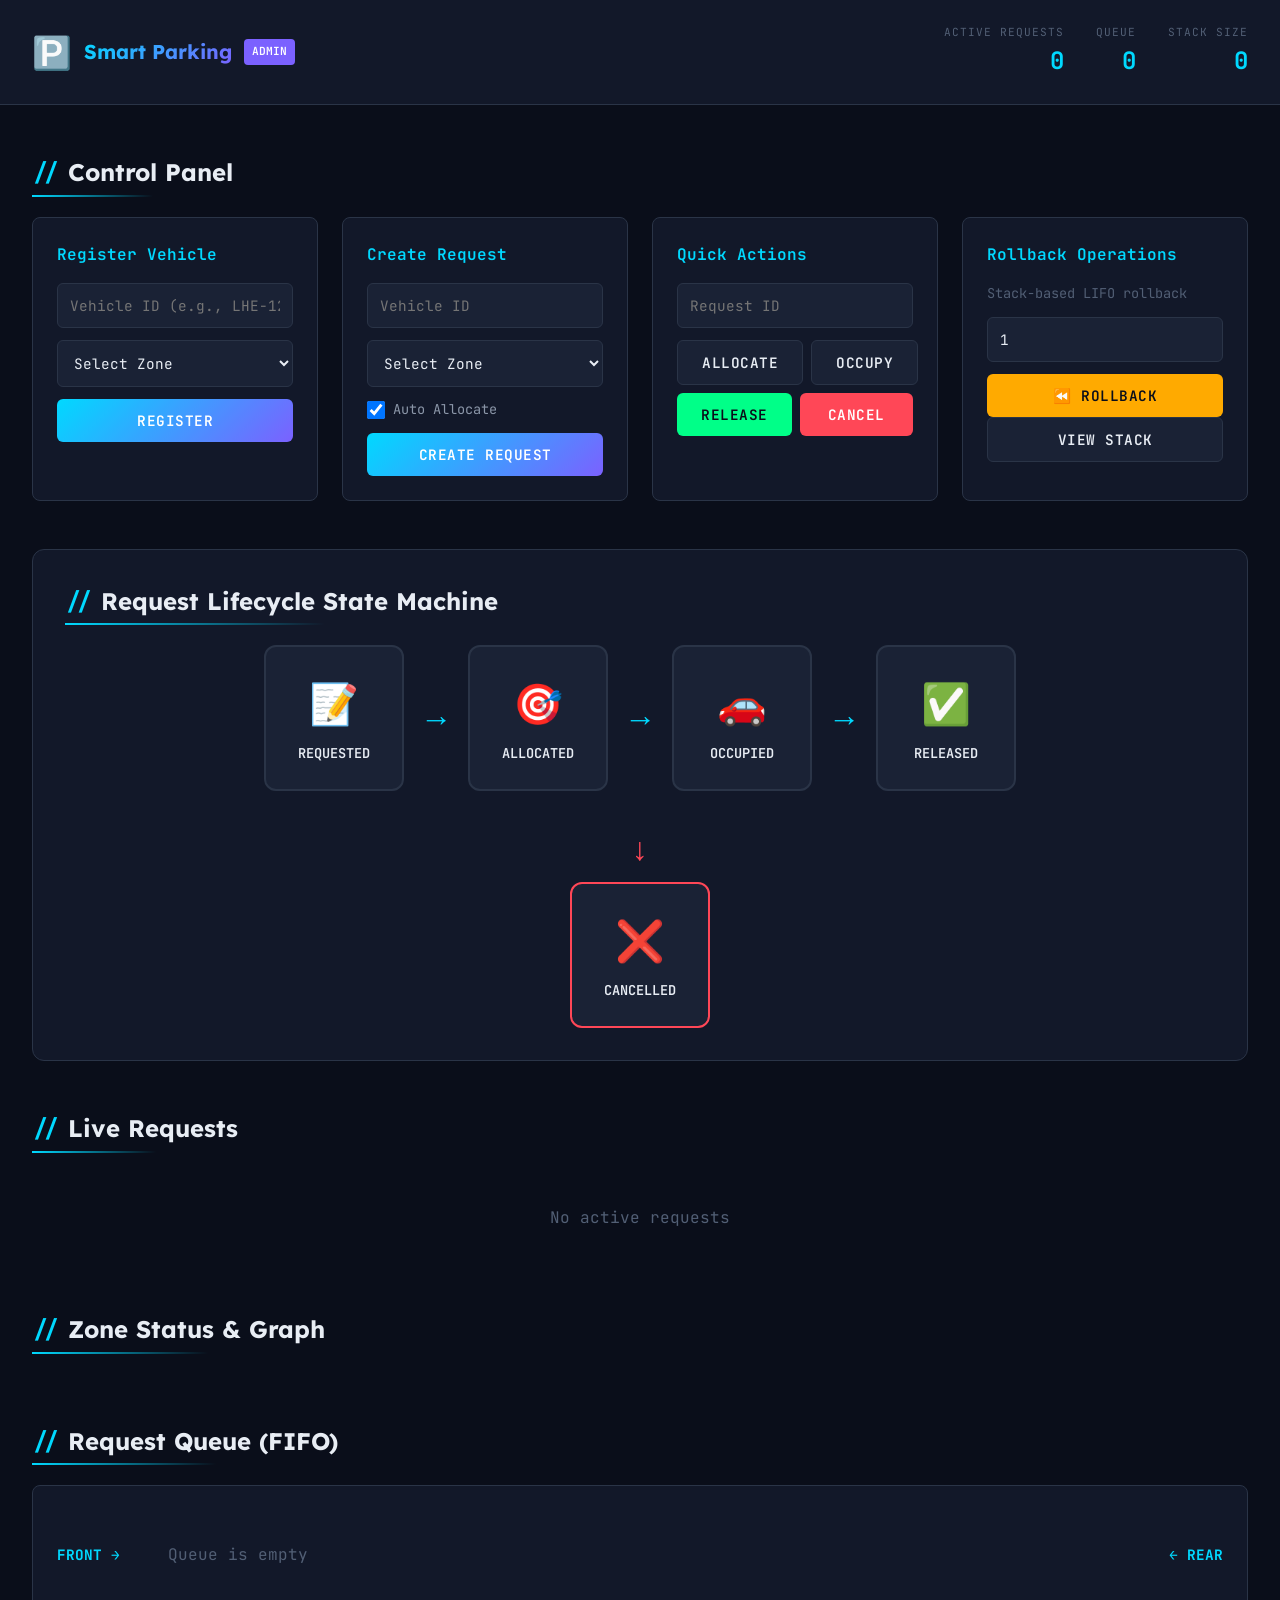
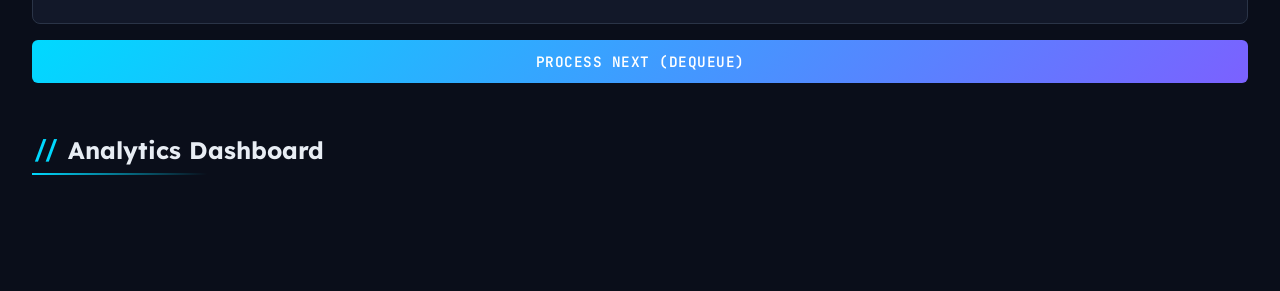
==== frontend/index.html @ 26d38fb8 "bug issue" ====
<!DOCTYPE html>
<html lang="en">
<head>
    <meta charset="UTF-8">
    <meta name="viewport" content="width=device-width, initial-scale=1.0">
    <title>Smart Parking System - Admin Dashboard</title>
    <link rel="preconnect" href="https://fonts.googleapis.com">
    <link rel="preconnect" href="https://fonts.gstatic.com" crossorigin>
    <link href="https://fonts.googleapis.com/css2?family=JetBrains+Mono:wght@400;600;700&family=Lexend:wght@300;400;600;700&display=swap" rel="stylesheet">
    <link rel="stylesheet" href="css/style.css">
</head>
<body>
    <!-- Header -->
    <header class="header">
        <div class="container">
            <div class="header-content">
                <div class="logo">
                    <span class="logo-icon">🅿️</span>
                    <span class="logo-text">Smart Parking</span>
                    <span class="badge">ADMIN</span>
                </div>
                <div class="header-stats">
                    <div class="stat-item">
                        <span class="stat-label">Active Requests</span>
                        <span class="stat-value" id="activeRequests">0</span>
                    </div>
                    <div class="stat-item">
                        <span class="stat-label">Queue</span>
                        <span class="stat-value" id="queueSize">0</span>
                    </div>
                    <div class="stat-item">
                        <span class="stat-label">Stack Size</span>
                        <span class="stat-value" id="stackSize">0</span>
                    </div>
                </div>
            </div>
        </div>
    </header>

    <!-- Main Container -->
    <main class="main-container">
        <div class="container">
            
            <!-- Control Panel -->
            <section class="control-panel">
                <h2 class="section-title">Control Panel</h2>
                <div class="control-grid">
                    <!-- Register Vehicle -->
                    <div class="control-card">
                        <h3>Register Vehicle</h3>
                        <input type="text" id="vehicleId" placeholder="Vehicle ID (e.g., LHE-1234)" class="input-field">
                        <select id="preferredZone" class="input-field">
                            <option value="">Select Zone</option>
                            <option value="ZONE_A">Downtown</option>
                            <option value="ZONE_B">Uptown</option>
                            <option value="ZONE_C">Suburbs</option>
                            <option value="ZONE_D">Industrial</option>
                        </select>
                        <button onclick="registerVehicle()" class="btn-primary">Register</button>
                    </div>

                    <!-- Create Request -->
                    <div class="control-card">
                        <h3>Create Request</h3>
                        <input type="text" id="requestVehicleId" placeholder="Vehicle ID" class="input-field">
                        <select id="requestZone" class="input-field">
                            <option value="">Select Zone</option>
                            <option value="ZONE_A">Downtown</option>
                            <option value="ZONE_B">Uptown</option>
                            <option value="ZONE_C">Suburbs</option>
                            <option value="ZONE_D">Industrial</option>
                        </select>
                        <div class="checkbox-group">
                            <input type="checkbox" id="autoAllocate" checked>
                            <label for="autoAllocate">Auto Allocate</label>
                        </div>
                        <button onclick="createRequest()" class="btn-primary">Create Request</button>
                    </div>

                    <!-- Quick Actions -->
                    <div class="control-card">
                        <h3>Quick Actions</h3>
                        <input type="text" id="actionRequestId" placeholder="Request ID" class="input-field">
                        <div class="button-group">
                            <button onclick="allocateParking()" class="btn-secondary">Allocate</button>
                            <button onclick="occupyParking()" class="btn-secondary">Occupy</button>
                        </div>
                        <div class="button-group">
                            <button onclick="releaseParking()" class="btn-success">Release</button>
                            <button onclick="cancelRequest()" class="btn-danger">Cancel</button>
                        </div>
                    </div>

                    <!-- Rollback Control -->
                    <div class="control-card">
                        <h3>Rollback Operations</h3>
                        <p class="info-text">Stack-based LIFO rollback</p>
                        <input type="number" id="rollbackK" placeholder="Number of operations" value="1" min="1" class="input-field">
                        <button onclick="performRollback()" class="btn-warning">⏪ Rollback</button>
                        <button onclick="viewStack()" class="btn-secondary">View Stack</button>
                    </div>
                </div>
            </section>

            <!-- State Machine Visualizer -->
            <section class="state-machine-section">
                <h2 class="section-title">Request Lifecycle State Machine</h2>
                <div class="state-machine">
                    <div class="state-node" data-state="REQUESTED">
                        <div class="state-icon">📝</div>
                        <div class="state-name">REQUESTED</div>
                    </div>
                    <div class="state-arrow">→</div>
                    <div class="state-node" data-state="ALLOCATED">
                        <div class="state-icon">🎯</div>
                        <div class="state-name">ALLOCATED</div>
                    </div>
                    <div class="state-arrow">→</div>
                    <div class="state-node" data-state="OCCUPIED">
                        <div class="state-icon">🚗</div>
                        <div class="state-name">OCCUPIED</div>
                    </div>
                    <div class="state-arrow">→</div>
                    <div class="state-node" data-state="RELEASED">
                        <div class="state-icon">✅</div>
                        <div class="state-name">RELEASED</div>
                    </div>
                </div>
                <div class="state-cancel-path">
                    <div class="state-arrow-down">↓</div>
                    <div class="state-node cancelled" data-state="CANCELLED">
                        <div class="state-icon">❌</div>
                        <div class="state-name">CANCELLED</div>
                    </div>
                </div>
            </section>

            <!-- Live Requests -->
            <section class="live-requests-section">
                <h2 class="section-title">Live Requests</h2>
                <div class="requests-container" id="liveRequests">
                    <div class="empty-state">No active requests</div>
                </div>
            </section>

            <!-- Zone Status -->
            <section class="zones-section">
                <h2 class="section-title">Zone Status & Graph</h2>
                <div class="zones-grid" id="zonesGrid">
                    <!-- Populated by JS -->
                </div>
            </section>

            <!-- Queue Visualizer -->
            <section class="queue-section">
                <h2 class="section-title">Request Queue (FIFO)</h2>
                <div class="queue-container">
                    <div class="queue-label">FRONT →</div>
                    <div class="queue-items" id="queueItems">
                        <div class="empty-state">Queue is empty</div>
                    </div>
                    <div class="queue-label">← REAR</div>
                </div>
                <button onclick="processQueue()" class="btn-primary">Process Next (Dequeue)</button>
            </section>

            <!-- Analytics Dashboard -->
            <section class="analytics-section">
                <h2 class="section-title">Analytics Dashboard</h2>
                <div class="analytics-grid" id="analyticsGrid">
                    <!-- Populated by JS -->
                </div>
            </section>

        </div>
    </main>

    <!-- Notification Toast -->
    <div id="notification" class="notification"></div>

    <!-- Modal for Stack View -->
    <div id="stackModal" class="modal">
        <div class="modal-content">
            <div class="modal-header">
                <h3>Rollback Stack (LIFO)</h3>
                <button onclick="closeModal()" class="close-btn">×</button>
            </div>
            <div class="modal-body" id="stackContent">
                <!-- Populated by JS -->
            </div>
        </div>
    </div>

    <script src="js/script.js"></script>
</body>
</html>
---- frontend/css/style.css ----
/* Smart Parking System - Technical Admin Dashboard */
/* Design: Technical/Data-driven with monospace accents */

* {
    margin: 0;
    padding: 0;
    box-sizing: border-box;
}

:root {
    /* Technical color palette */
    --bg-primary: #0a0e1a;
    --bg-secondary: #121829;
    --bg-tertiary: #1a2235;
    --accent-primary: #00d9ff;
    --accent-secondary: #7b61ff;
    --accent-success: #00ff88;
    --accent-warning: #ffaa00;
    --accent-danger: #ff4757;
    --text-primary: #e8edf4;
    --text-secondary: #8b96a8;
    --text-muted: #525f75;
    --border-color: #2a3447;
    --shadow-glow: rgba(0, 217, 255, 0.15);
    
    /* Fonts */
    --font-display: 'Lexend', sans-serif;
    --font-mono: 'JetBrains Mono', monospace;
}

body {
    font-family: var(--font-display);
    background: var(--bg-primary);
    color: var(--text-primary);
    line-height: 1.6;
    overflow-x: hidden;
}

.container {
    max-width: 1400px;
    margin: 0 auto;
    padding: 0 2rem;
}

/* Header */
.header {
    background: var(--bg-secondary);
    border-bottom: 1px solid var(--border-color);
    padding: 1.5rem 0;
    position: sticky;
    top: 0;
    z-index: 1000;
    backdrop-filter: blur(10px);
}

.header-content {
    display: flex;
    justify-content: space-between;
    align-items: center;
}

.logo {
    display: flex;
    align-items: center;
    gap: 0.75rem;
    font-weight: 700;
    font-size: 1.25rem;
}

.logo-icon {
    font-size: 2rem;
}

.logo-text {
    background: linear-gradient(135deg, var(--accent-primary), var(--accent-secondary));
    -webkit-background-clip: text;
    -webkit-text-fill-color: transparent;
    background-clip: text;
}

.badge {
    font-family: var(--font-mono);
    font-size: 0.7rem;
    background: var(--accent-secondary);
    color: white;
    padding: 0.25rem 0.5rem;
    border-radius: 4px;
    font-weight: 600;
}

.header-stats {
    display: flex;
    gap: 2rem;
}

.stat-item {
    display: flex;
    flex-direction: column;
    align-items: flex-end;
}

.stat-label {
    font-family: var(--font-mono);
    font-size: 0.7rem;
    color: var(--text-muted);
    text-transform: uppercase;
    letter-spacing: 1px;
}

.stat-value {
    font-family: var(--font-mono);
    font-size: 1.5rem;
    font-weight: 700;
    color: var(--accent-primary);
}

/* Main Container */
.main-container {
    padding: 3rem 0;
}

.section-title {
    font-size: 1.5rem;
    font-weight: 700;
    margin-bottom: 1.5rem;
    position: relative;
    display: inline-block;
}

.section-title::before {
    content: '//';
    font-family: var(--font-mono);
    color: var(--accent-primary);
    margin-right: 0.5rem;
}

.section-title::after {
    content: '';
    position: absolute;
    bottom: -4px;
    left: 0;
    width: 60%;
    height: 2px;
    background: linear-gradient(90deg, var(--accent-primary), transparent);
}

/* Control Panel */
.control-panel {
    margin-bottom: 3rem;
}

.control-grid {
    display: grid;
    grid-template-columns: repeat(auto-fit, minmax(280px, 1fr));
    gap: 1.5rem;
}

.control-card {
    background: var(--bg-secondary);
    border: 1px solid var(--border-color);
    border-radius: 8px;
    padding: 1.5rem;
    transition: all 0.3s ease;
}

.control-card:hover {
    border-color: var(--accent-primary);
    box-shadow: 0 0 20px var(--shadow-glow);
    transform: translateY(-2px);
}

.control-card h3 {
    font-size: 1rem;
    font-weight: 600;
    margin-bottom: 1rem;
    color: var(--accent-primary);
    font-family: var(--font-mono);
}

.info-text {
    font-size: 0.85rem;
    color: var(--text-muted);
    margin-bottom: 0.75rem;
    font-family: var(--font-mono);
}

/* Form Elements */
.input-field {
    width: 100%;
    padding: 0.75rem;
    background: var(--bg-tertiary);
    border: 1px solid var(--border-color);
    border-radius: 6px;
    color: var(--text-primary);
    font-family: var(--font-mono);
    font-size: 0.9rem;
    margin-bottom: 0.75rem;
    transition: all 0.2s ease;
}

.input-field:focus {
    outline: none;
    border-color: var(--accent-primary);
    box-shadow: 0 0 10px var(--shadow-glow);
}

.checkbox-group {
    display: flex;
    align-items: center;
    gap: 0.5rem;
    margin-bottom: 0.75rem;
}

.checkbox-group input[type="checkbox"] {
    width: 18px;
    height: 18px;
    cursor: pointer;
}

.checkbox-group label {
    font-family: var(--font-mono);
    font-size: 0.85rem;
    color: var(--text-secondary);
}

/* Buttons */
.btn-primary, .btn-secondary, .btn-success, .btn-danger, .btn-warning {
    width: 100%;
    padding: 0.75rem 1.5rem;
    border: none;
    border-radius: 6px;
    font-family: var(--font-mono);
    font-size: 0.9rem;
    font-weight: 600;
    cursor: pointer;
    transition: all 0.2s ease;
    text-transform: uppercase;
    letter-spacing: 0.5px;
}

.btn-primary {
    background: linear-gradient(135deg, var(--accent-primary), var(--accent-secondary));
    color: white;
}

.btn-primary:hover {
    transform: translateY(-2px);
    box-shadow: 0 4px 15px rgba(0, 217, 255, 0.4);
}

.btn-secondary {
    background: var(--bg-tertiary);
    color: var(--text-primary);
    border: 1px solid var(--border-color);
}

.btn-secondary:hover {
    border-color: var(--accent-primary);
    color: var(--accent-primary);
}

.btn-success {
    background: var(--accent-success);
    color: var(--bg-primary);
}

.btn-danger {
    background: var(--accent-danger);
    color: white;
}

.btn-warning {
    background: var(--accent-warning);
    color: var(--bg-primary);
}

.button-group {
    display: grid;
    grid-template-columns: 1fr 1fr;
    gap: 0.5rem;
    margin-bottom: 0.5rem;
}

/* State Machine */
.state-machine-section {
    margin-bottom: 3rem;
    background: var(--bg-secondary);
    border: 1px solid var(--border-color);
    border-radius: 12px;
    padding: 2rem;
}

.state-machine {
    display: flex;
    justify-content: center;
    align-items: center;
    gap: 1rem;
    margin-bottom: 2rem;
}

.state-node {
    background: var(--bg-tertiary);
    border: 2px solid var(--border-color);
    border-radius: 12px;
    padding: 1.5rem;
    text-align: center;
    min-width: 140px;
    transition: all 0.3s ease;
}

.state-node.active {
    border-color: var(--accent-primary);
    box-shadow: 0 0 25px var(--shadow-glow);
    transform: scale(1.05);
}

.state-node.cancelled {
    border-color: var(--accent-danger);
}

.state-icon {
    font-size: 2.5rem;
    margin-bottom: 0.5rem;
}

.state-name {
    font-family: var(--font-mono);
    font-size: 0.85rem;
    font-weight: 600;
    color: var(--text-primary);
}

.state-arrow {
    font-size: 2rem;
    color: var(--accent-primary);
    animation: pulse 2s ease-in-out infinite;
}

@keyframes pulse {
    0%, 100% { opacity: 0.5; }
    50% { opacity: 1; }
}

.state-cancel-path {
    display: flex;
    flex-direction: column;
    align-items: center;
    gap: 0.5rem;
}

.state-arrow-down {
    font-size: 2rem;
    color: var(--accent-danger);
}

/* Live Requests */
.live-requests-section {
    margin-bottom: 3rem;
}

.requests-container {
    display: grid;
    gap: 1rem;
}

.request-card {
    background: var(--bg-secondary);
    border: 1px solid var(--border-color);
    border-left: 4px solid var(--accent-primary);
    border-radius: 8px;
    padding: 1.5rem;
    display: grid;
    grid-template-columns: auto 1fr auto;
    gap: 1.5rem;
    align-items: center;
    transition: all 0.3s ease;
}

.request-card:hover {
    transform: translateX(4px);
    box-shadow: 0 4px 15px rgba(0, 0, 0, 0.3);
}

.request-state {
    font-family: var(--font-mono);
    font-size: 0.75rem;
    font-weight: 700;
    padding: 0.5rem 1rem;
    border-radius: 20px;
    text-transform: uppercase;
}

.request-state.REQUESTED { background: rgba(255, 170, 0, 0.2); color: var(--accent-warning); }
.request-state.ALLOCATED { background: rgba(0, 217, 255, 0.2); color: var(--accent-primary); }
.request-state.OCCUPIED { background: rgba(123, 97, 255, 0.2); color: var(--accent-secondary); }
.request-state.RELEASED { background: rgba(0, 255, 136, 0.2); color: var(--accent-success); }
.request-state.CANCELLED { background: rgba(255, 71, 87, 0.2); color: var(--accent-danger); }

.request-info {
    display: flex;
    flex-direction: column;
    gap: 0.25rem;
}

.request-id {
    font-family: var(--font-mono);
    font-weight: 700;
    font-size: 1.1rem;
}

.request-detail {
    font-family: var(--font-mono);
    font-size: 0.85rem;
    color: var(--text-secondary);
}

.request-actions {
    display: flex;
    gap: 0.5rem;
}

.request-actions button {
    padding: 0.5rem 1rem;
    font-size: 0.8rem;
    width: auto;
}

/* Zones */
.zones-section {
    margin-bottom: 3rem;
}

.zones-grid {
    display: grid;
    grid-template-columns: repeat(auto-fit, minmax(300px, 1fr));
    gap: 1.5rem;
}

.zone-card {
    background: var(--bg-secondary);
    border: 1px solid var(--border-color);
    border-radius: 12px;
    padding: 1.5rem;
    transition: all 0.3s ease;
}

.zone-card:hover {
    border-color: var(--accent-primary);
    box-shadow: 0 0 20px var(--shadow-glow);
}

.zone-header {
    display: flex;
    justify-content: space-between;
    align-items: center;
    margin-bottom: 1rem;
}

.zone-name {
    font-size: 1.1rem;
    font-weight: 700;
}

.zone-utilization {
    font-family: var(--font-mono);
    font-size: 1.2rem;
    color: var(--accent-primary);
}

.zone-stats {
    display: grid;
    grid-template-columns: repeat(3, 1fr);
    gap: 1rem;
    margin-bottom: 1rem;
}

.zone-stat {
    text-align: center;
}

.zone-stat-value {
    font-family: var(--font-mono);
    font-size: 1.5rem;
    font-weight: 700;
}

.zone-stat-label {
    font-family: var(--font-mono);
    font-size: 0.7rem;
    color: var(--text-muted);
    text-transform: uppercase;
}

.zone-progress {
    height: 8px;
    background: var(--bg-tertiary);
    border-radius: 4px;
    overflow: hidden;
    margin-bottom: 0.75rem;
}

.zone-progress-bar {
    height: 100%;
    background: linear-gradient(90deg, var(--accent-primary), var(--accent-secondary));
    transition: width 0.5s ease;
}

.zone-adjacent {
    font-family: var(--font-mono);
    font-size: 0.75rem;
    color: var(--text-secondary);
}

/* Queue */
.queue-section {
    margin-bottom: 3rem;
}

.queue-container {
    display: flex;
    align-items: center;
    gap: 1rem;
    background: var(--bg-secondary);
    border: 1px solid var(--border-color);
    border-radius: 8px;
    padding: 1.5rem;
    margin-bottom: 1rem;
    overflow-x: auto;
}

.queue-label {
    font-family: var(--font-mono);
    font-size: 0.9rem;
    font-weight: 700;
    color: var(--accent-primary);
    white-space: nowrap;
}

.queue-items {
    display: flex;
    gap: 0.75rem;
    flex: 1;
}

.queue-item {
    background: var(--bg-tertiary);
    border: 2px solid var(--accent-primary);
    border-radius: 8px;
    padding: 1rem;
    font-family: var(--font-mono);
    font-size: 0.9rem;
    white-space: nowrap;
    animation: slideIn 0.3s ease;
}

@keyframes slideIn {
    from {
        opacity: 0;
        transform: translateX(-20px);
    }
    to {
        opacity: 1;
        transform: translateX(0);
    }
}

/* Analytics */
.analytics-section {
    margin-bottom: 3rem;
}

.analytics-grid {
    display: grid;
    grid-template-columns: repeat(auto-fit, minmax(250px, 1fr));
    gap: 1.5rem;
}

.analytics-card {
    background: var(--bg-secondary);
    border: 1px solid var(--border-color);
    border-radius: 12px;
    padding: 1.5rem;
    text-align: center;
    transition: all 0.3s ease;
}

.analytics-card:hover {
    border-color: var(--accent-primary);
    transform: translateY(-4px);
}

.analytics-value {
    font-family: var(--font-mono);
    font-size: 2.5rem;
    font-weight: 700;
    color: var(--accent-primary);
    margin-bottom: 0.5rem;
}

.analytics-label {
    font-size: 0.9rem;
    color: var(--text-secondary);
}

/* Empty State */
.empty-state {
    text-align: center;
    padding: 2rem;
    color: var(--text-muted);
    font-family: var(--font-mono);
}

/* Notification */
.notification {
    position: fixed;
    top: 100px;
    right: 2rem;
    background: var(--bg-secondary);
    border: 2px solid var(--accent-success);
    border-radius: 8px;
    padding: 1rem 1.5rem;
    font-family: var(--font-mono);
    font-size: 0.9rem;
    box-shadow: 0 4px 20px rgba(0, 0, 0, 0.5);
    transform: translateX(400px);
    transition: transform 0.3s ease;
    z-index: 2000;
}

.notification.show {
    transform: translateX(0);
}

.notification.error {
    border-color: var(--accent-danger);
}

/* Modal */
.modal {
    display: none;
    position: fixed;
    top: 0;
    left: 0;
    width: 100%;
    height: 100%;
    background: rgba(0, 0, 0, 0.8);
    backdrop-filter: blur(5px);
    z-index: 3000;
    justify-content: center;
    align-items: center;
}

.modal.show {
    display: flex;
}

.modal-content {
    background: var(--bg-secondary);
    border: 1px solid var(--border-color);
    border-radius: 12px;
    max-width: 600px;
    width: 90%;
    max-height: 80vh;
    overflow: hidden;
}

.modal-header {
    display: flex;
    justify-content: space-between;
    align-items: center;
    padding: 1.5rem;
    border-bottom: 1px solid var(--border-color);
}

.modal-header h3 {
    font-family: var(--font-mono);
    color: var(--accent-primary);
}

.close-btn {
    background: none;
    border: none;
    font-size: 2rem;
    color: var(--text-secondary);
    cursor: pointer;
    line-height: 1;
}

.close-btn:hover {
    color: var(--accent-danger);
}

.modal-body {
    padding: 1.5rem;
    max-height: calc(80vh - 80px);
    overflow-y: auto;
}

.stack-item {
    background: var(--bg-tertiary);
    border: 1px solid var(--border-color);
    border-radius: 6px;
    padding: 1rem;
    margin-bottom: 0.75rem;
    font-family: var(--font-mono);
    font-size: 0.85rem;
}

.stack-item:first-child {
    border-color: var(--accent-primary);
}

/* Responsive */
@media (max-width: 768px) {
    .header-stats {
        display: none;
    }
    
    .control-grid {
        grid-template-columns: 1fr;
    }
    
    .state-machine {
        flex-direction: column;
    }
    
    .state-arrow {
        transform: rotate(90deg);
    }
}
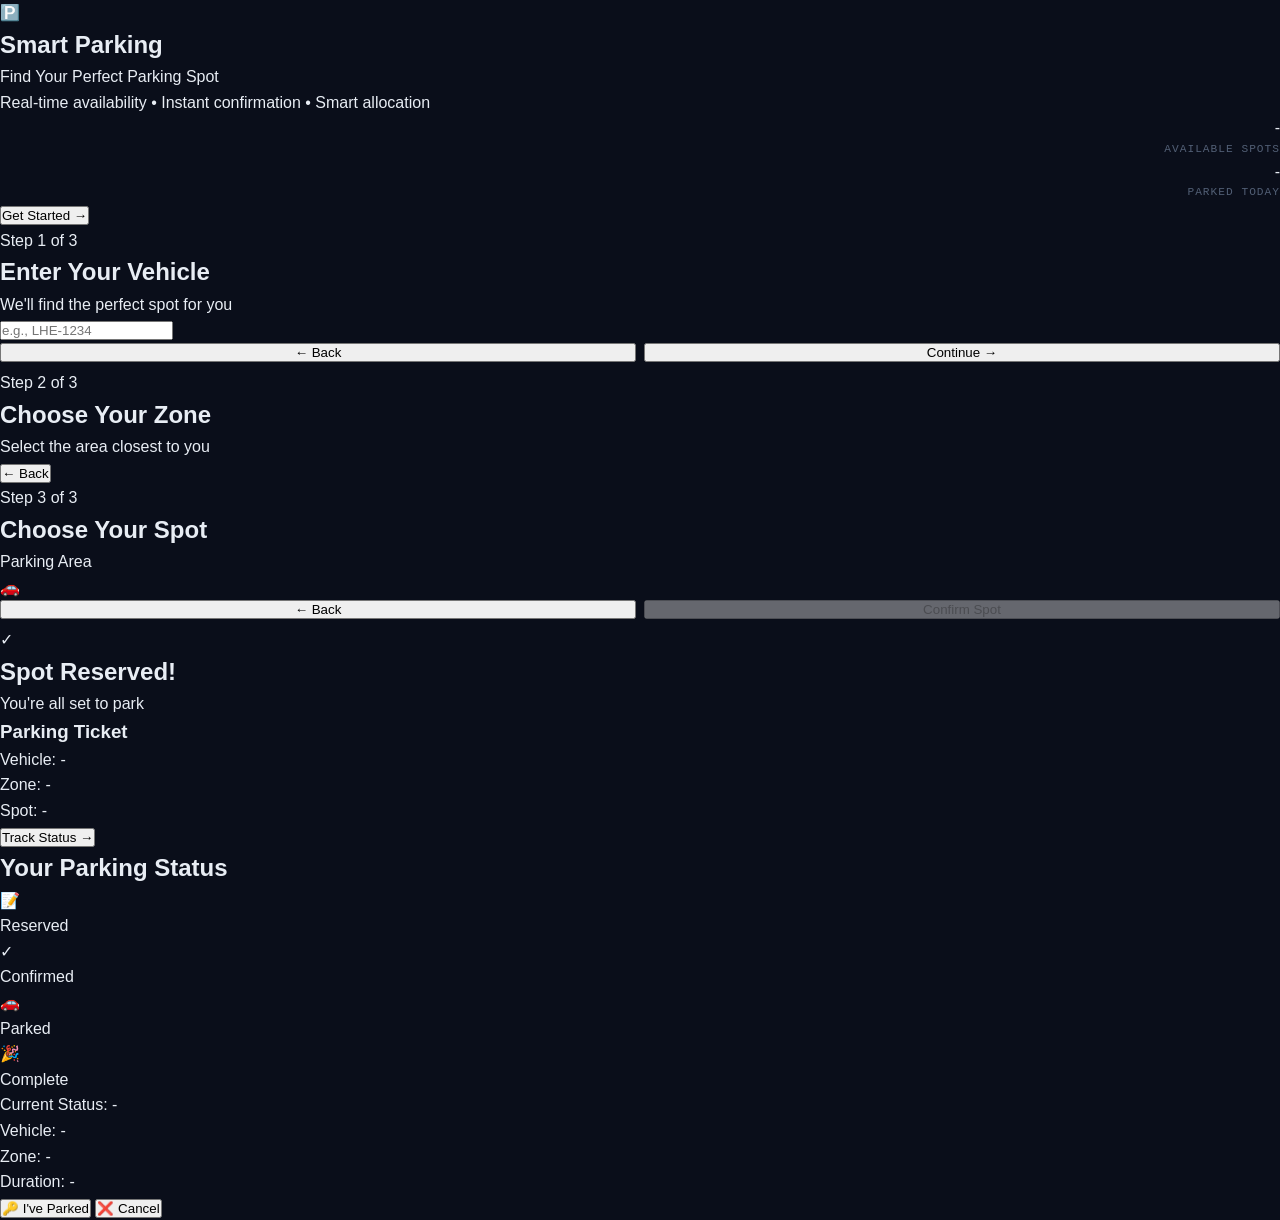
==== commit 50289cbb: "New Ui updated" ====
--- a/frontend/index.html
+++ b/frontend/index.html
@@ -3,194 +3,155 @@
 <head>
     <meta charset="UTF-8">
     <meta name="viewport" content="width=device-width, initial-scale=1.0">
-    <title>Smart Parking System - Admin Dashboard</title>
-    <link rel="preconnect" href="https://fonts.googleapis.com">
-    <link rel="preconnect" href="https://fonts.gstatic.com" crossorigin>
-    <link href="https://fonts.googleapis.com/css2?family=JetBrains+Mono:wght@400;600;700&family=Lexend:wght@300;400;600;700&display=swap" rel="stylesheet">
+    <title>Smart Parking - Find Your Perfect Spot</title>
     <link rel="stylesheet" href="css/style.css">
 </head>
 <body>
-    <!-- Header -->
-    <header class="header">
-        <div class="container">
-            <div class="header-content">
-                <div class="logo">
-                    <span class="logo-icon">🅿️</span>
-                    <span class="logo-text">Smart Parking</span>
-                    <span class="badge">ADMIN</span>
+    <!-- Hero Section -->
+    <section class="hero-section" id="heroSection">
+        <div class="hero-content">
+            <div class="hero-logo">🅿️</div>
+            <h1 class="hero-title">Smart Parking</h1>
+            <p class="hero-subtitle">Find Your Perfect Parking Spot</p>
+            <p class="hero-tagline">Real-time availability • Instant confirmation • Smart allocation</p>
+            
+            <div class="hero-stats">
+                <div class="stat-item">
+                    <span class="stat-number" id="availableSpots">-</span>
+                    <span class="stat-label">Available Spots</span>
                 </div>
-                <div class="header-stats">
-                    <div class="stat-item">
-                        <span class="stat-label">Active Requests</span>
-                        <span class="stat-value" id="activeRequests">0</span>
+                <div class="stat-item">
+                    <span class="stat-number" id="todayParked">-</span>
+                    <span class="stat-label">Parked Today</span>
+                </div>
+            </div>
+
+            <button class="cta-button" onclick="startBooking()">
+                Get Started →
+            </button>
+        </div>
+    </section>
+
+    <!-- Vehicle Entry -->
+    <section class="step-section hidden" id="vehicleSection">
+        <div class="step-container">
+            <div class="step-header">
+                <span class="step-badge">Step 1 of 3</span>
+                <h2>Enter Your Vehicle</h2>
+                <p>We'll find the perfect spot for you</p>
+            </div>
+            <input type="text" id="vehicleNumber" placeholder="e.g., LHE-1234" class="form-input" />
+            <div class="button-group">
+                <button class="btn-back" onclick="showSection('heroSection')">← Back</button>
+                <button class="btn-continue" onclick="submitVehicle()">Continue →</button>
+            </div>
+        </div>
+    </section>
+
+    <!-- Zone Selection -->
+    <section class="step-section hidden" id="zoneSection">
+        <div class="step-container">
+            <div class="step-header">
+                <span class="step-badge">Step 2 of 3</span>
+                <h2>Choose Your Zone</h2>
+                <p>Select the area closest to you</p>
+            </div>
+            <div class="zone-grid" id="zoneGrid"></div>
+            <button class="btn-back" onclick="showSection('vehicleSection')">← Back</button>
+        </div>
+    </section>
+
+    <!-- Spot Selection -->
+    <section class="step-section hidden" id="spotSection">
+        <div class="step-container">
+            <div class="step-header">
+                <span class="step-badge">Step 3 of 3</span>
+                <h2>Choose Your Spot</h2>
+                <p id="selectedZoneName">Parking Area</p>
+            </div>
+            <div class="parking-area">
+                <div class="parking-grid" id="parkingGrid"></div>
+                <div class="animated-car" id="animatedCar">🚗</div>
+            </div>
+            <div class="button-group">
+                <button class="btn-back" onclick="showSection('zoneSection')">← Back</button>
+                <button class="btn-continue" id="confirmBtn" disabled onclick="confirmSpot()">Confirm Spot</button>
+            </div>
+        </div>
+    </section>
+
+    <!-- Confirmation -->
+    <section class="step-section hidden" id="confirmationSection">
+        <div class="confirmation-container">
+            <div class="success-circle">✓</div>
+            <h1>Spot Reserved!</h1>
+            <p class="success-subtitle">You're all set to park</p>
+            <div class="ticket-card">
+                <h3>Parking Ticket</h3>
+                <div class="ticket-info">
+                    <div class="ticket-row">
+                        <span>Vehicle:</span>
+                        <span id="ticketVehicle">-</span>
                     </div>
-                    <div class="stat-item">
-                        <span class="stat-label">Queue</span>
-                        <span class="stat-value" id="queueSize">0</span>
+                    <div class="ticket-row">
+                        <span>Zone:</span>
+                        <span id="ticketZone">-</span>
                     </div>
-                    <div class="stat-item">
-                        <span class="stat-label">Stack Size</span>
-                        <span class="stat-value" id="stackSize">0</span>
+                    <div class="ticket-row">
+                        <span>Spot:</span>
+                        <span id="ticketSpot">-</span>
                     </div>
                 </div>
             </div>
+            <button class="btn-continue" onclick="goToTracking()">Track Status →</button>
         </div>
-    </header>
+    </section>
 
-    <!-- Main Container -->
-    <main class="main-container">
-        <div class="container">
-            
-            <!-- Control Panel -->
-            <section class="control-panel">
-                <h2 class="section-title">Control Panel</h2>
-                <div class="control-grid">
-                    <!-- Register Vehicle -->
-                    <div class="control-card">
-                        <h3>Register Vehicle</h3>
-                        <input type="text" id="vehicleId" placeholder="Vehicle ID (e.g., LHE-1234)" class="input-field">
-                        <select id="preferredZone" class="input-field">
-                            <option value="">Select Zone</option>
-                            <option value="ZONE_A">Downtown</option>
-                            <option value="ZONE_B">Uptown</option>
-                            <option value="ZONE_C">Suburbs</option>
-                            <option value="ZONE_D">Industrial</option>
-                        </select>
-                        <button onclick="registerVehicle()" class="btn-primary">Register</button>
-                    </div>
-
-                    <!-- Create Request -->
-                    <div class="control-card">
-                        <h3>Create Request</h3>
-                        <input type="text" id="requestVehicleId" placeholder="Vehicle ID" class="input-field">
-                        <select id="requestZone" class="input-field">
-                            <option value="">Select Zone</option>
-                            <option value="ZONE_A">Downtown</option>
-                            <option value="ZONE_B">Uptown</option>
-                            <option value="ZONE_C">Suburbs</option>
-                            <option value="ZONE_D">Industrial</option>
-                        </select>
-                        <div class="checkbox-group">
-                            <input type="checkbox" id="autoAllocate" checked>
-                            <label for="autoAllocate">Auto Allocate</label>
-                        </div>
-                        <button onclick="createRequest()" class="btn-primary">Create Request</button>
-                    </div>
-
-                    <!-- Quick Actions -->
-                    <div class="control-card">
-                        <h3>Quick Actions</h3>
-                        <input type="text" id="actionRequestId" placeholder="Request ID" class="input-field">
-                        <div class="button-group">
-                            <button onclick="allocateParking()" class="btn-secondary">Allocate</button>
-                            <button onclick="occupyParking()" class="btn-secondary">Occupy</button>
-                        </div>
-                        <div class="button-group">
-                            <button onclick="releaseParking()" class="btn-success">Release</button>
-                            <button onclick="cancelRequest()" class="btn-danger">Cancel</button>
-                        </div>
-                    </div>
-
-                    <!-- Rollback Control -->
-                    <div class="control-card">
-                        <h3>Rollback Operations</h3>
-                        <p class="info-text">Stack-based LIFO rollback</p>
-                        <input type="number" id="rollbackK" placeholder="Number of operations" value="1" min="1" class="input-field">
-                        <button onclick="performRollback()" class="btn-warning">⏪ Rollback</button>
-                        <button onclick="viewStack()" class="btn-secondary">View Stack</button>
-                    </div>
+    <!-- Tracking -->
+    <section class="step-section hidden" id="trackingSection">
+        <div class="tracking-container">
+            <h2>Your Parking Status</h2>
+            <div class="journey-tracker">
+                <div class="journey-step" id="stepReserved">
+                    <div class="step-icon">📝</div>
+                    <div class="step-name">Reserved</div>
                 </div>
-            </section>
-
-            <!-- State Machine Visualizer -->
-            <section class="state-machine-section">
-                <h2 class="section-title">Request Lifecycle State Machine</h2>
-                <div class="state-machine">
-                    <div class="state-node" data-state="REQUESTED">
-                        <div class="state-icon">📝</div>
-                        <div class="state-name">REQUESTED</div>
-                    </div>
-                    <div class="state-arrow">→</div>
-                    <div class="state-node" data-state="ALLOCATED">
-                        <div class="state-icon">🎯</div>
-                        <div class="state-name">ALLOCATED</div>
-                    </div>
-                    <div class="state-arrow">→</div>
-                    <div class="state-node" data-state="OCCUPIED">
-                        <div class="state-icon">🚗</div>
-                        <div class="state-name">OCCUPIED</div>
-                    </div>
-                    <div class="state-arrow">→</div>
-                    <div class="state-node" data-state="RELEASED">
-                        <div class="state-icon">✅</div>
-                        <div class="state-name">RELEASED</div>
-                    </div>
+                <div class="journey-line"></div>
+                <div class="journey-step" id="stepConfirmed">
+                    <div class="step-icon">✓</div>
+                    <div class="step-name">Confirmed</div>
                 </div>
-                <div class="state-cancel-path">
-                    <div class="state-arrow-down">↓</div>
-                    <div class="state-node cancelled" data-state="CANCELLED">
-                        <div class="state-icon">❌</div>
-                        <div class="state-name">CANCELLED</div>
-                    </div>
+                <div class="journey-line"></div>
+                <div class="journey-step" id="stepParked">
+                    <div class="step-icon">🚗</div>
+                    <div class="step-name">Parked</div>
                 </div>
-            </section>
-
-            <!-- Live Requests -->
-            <section class="live-requests-section">
-                <h2 class="section-title">Live Requests</h2>
-                <div class="requests-container" id="liveRequests">
-                    <div class="empty-state">No active requests</div>
+                <div class="journey-line"></div>
+                <div class="journey-step" id="stepComplete">
+                    <div class="step-icon">🎉</div>
+                    <div class="step-name">Complete</div>
                 </div>
-            </section>
-
-            <!-- Zone Status -->
-            <section class="zones-section">
-                <h2 class="section-title">Zone Status & Graph</h2>
-                <div class="zones-grid" id="zonesGrid">
-                    <!-- Populated by JS -->
+            </div>
+            <div class="status-card">
+                <div class="status-current">
+                    <span>Current Status:</span>
+                    <span id="currentStatus" class="status-value">-</span>
                 </div>
-            </section>
-
-            <!-- Queue Visualizer -->
-            <section class="queue-section">
-                <h2 class="section-title">Request Queue (FIFO)</h2>
-                <div class="queue-container">
-                    <div class="queue-label">FRONT →</div>
-                    <div class="queue-items" id="queueItems">
-                        <div class="empty-state">Queue is empty</div>
-                    </div>
-                    <div class="queue-label">← REAR</div>
+                <div class="status-details">
+                    <div><span>Vehicle:</span> <span id="statusVehicle">-</span></div>
+                    <div><span>Zone:</span> <span id="statusZone">-</span></div>
+                    <div><span>Duration:</span> <span id="statusDuration">-</span></div>
                 </div>
-                <button onclick="processQueue()" class="btn-primary">Process Next (Dequeue)</button>
-            </section>
-
-            <!-- Analytics Dashboard -->
-            <section class="analytics-section">
-                <h2 class="section-title">Analytics Dashboard</h2>
-                <div class="analytics-grid" id="analyticsGrid">
-                    <!-- Populated by JS -->
-                </div>
-            </section>
-
-        </div>
-    </main>
-
-    <!-- Notification Toast -->
-    <div id="notification" class="notification"></div>
-
-    <!-- Modal for Stack View -->
-    <div id="stackModal" class="modal">
-        <div class="modal-content">
-            <div class="modal-header">
-                <h3>Rollback Stack (LIFO)</h3>
-                <button onclick="closeModal()" class="close-btn">×</button>
             </div>
-            <div class="modal-body" id="stackContent">
-                <!-- Populated by JS -->
+            <div class="action-buttons">
+                <button class="btn-action btn-occupy" id="btnOccupy" onclick="markOccupied()">🔑 I've Parked</button>
+                <button class="btn-action btn-release" id="btnRelease" style="display:none;" onclick="markReleased()">🚪 I'm Leaving</button>
+                <button class="btn-action btn-cancel" id="btnCancel" onclick="cancelParking()">❌ Cancel</button>
             </div>
         </div>
-    </div>
+    </section>
 
+    <div class="notification" id="notification"></div>
     <script src="js/script.js"></script>
 </body>
-</html>
+</html>
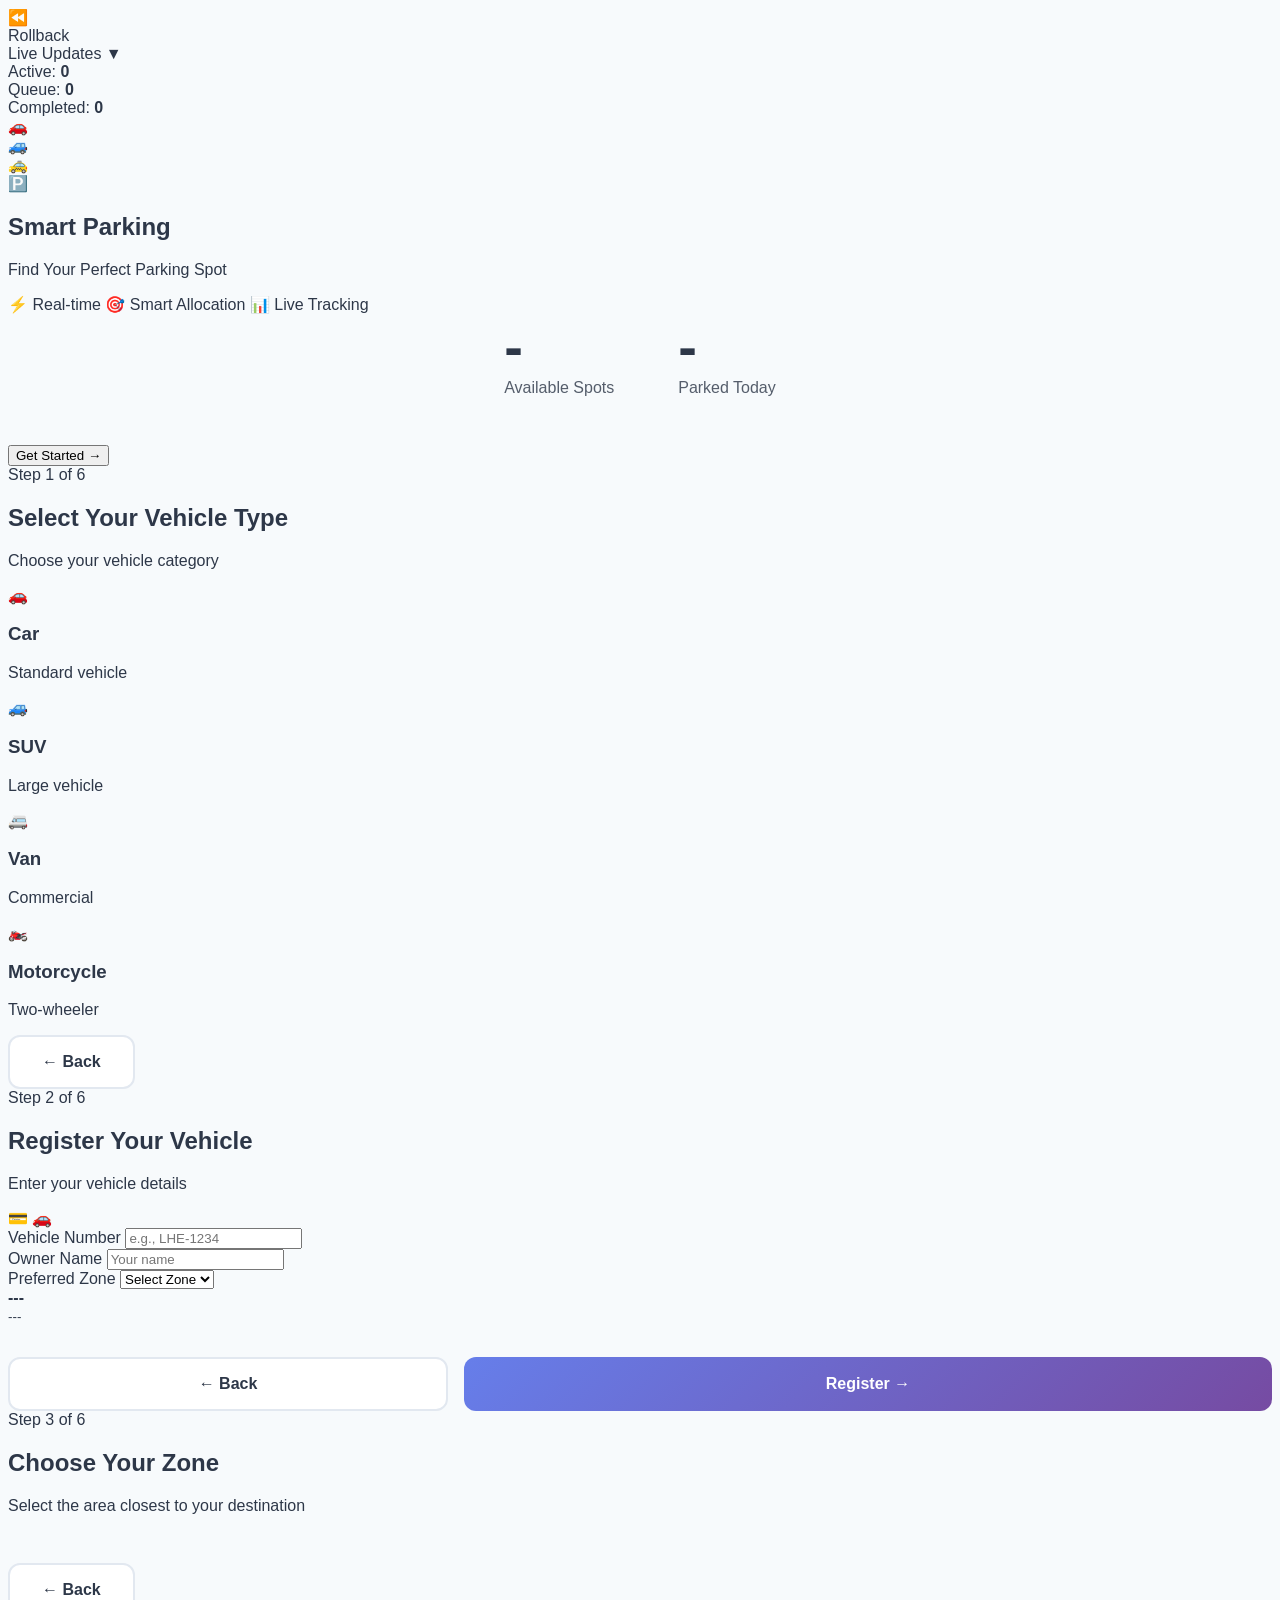
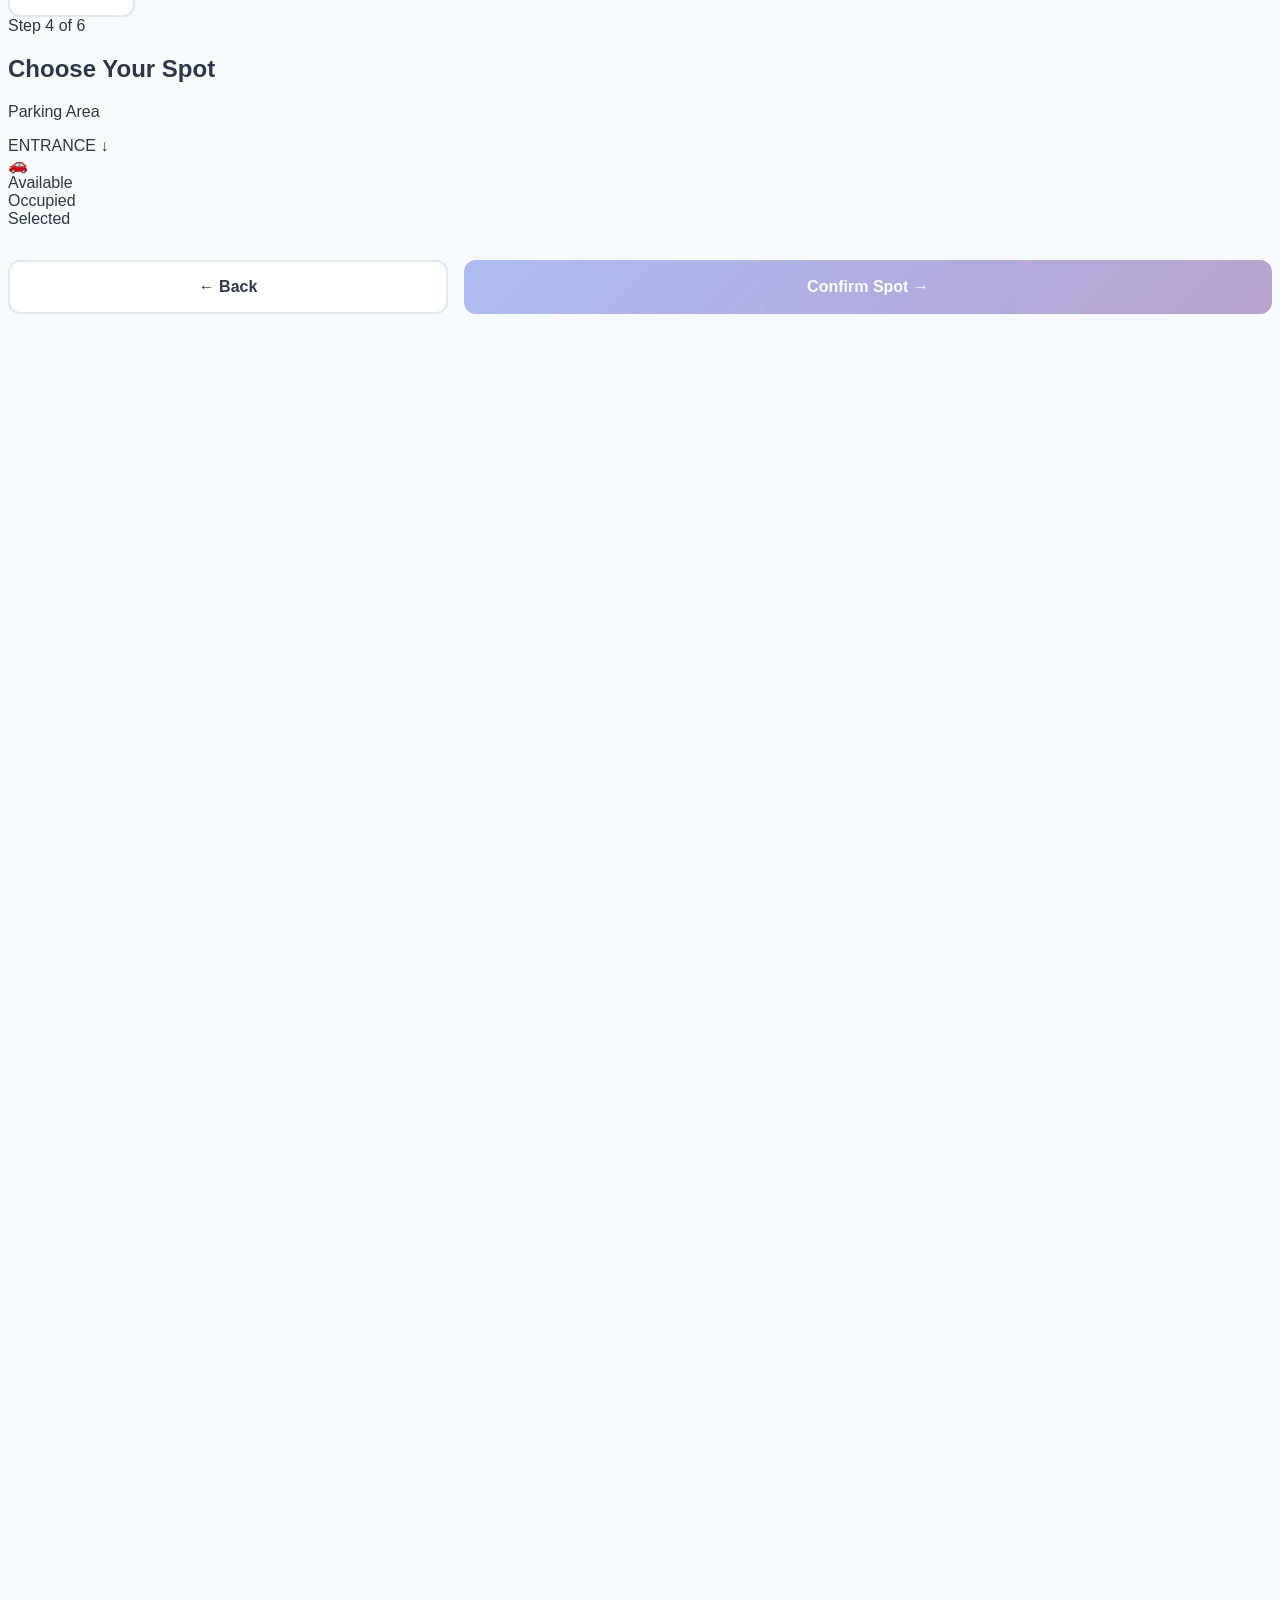
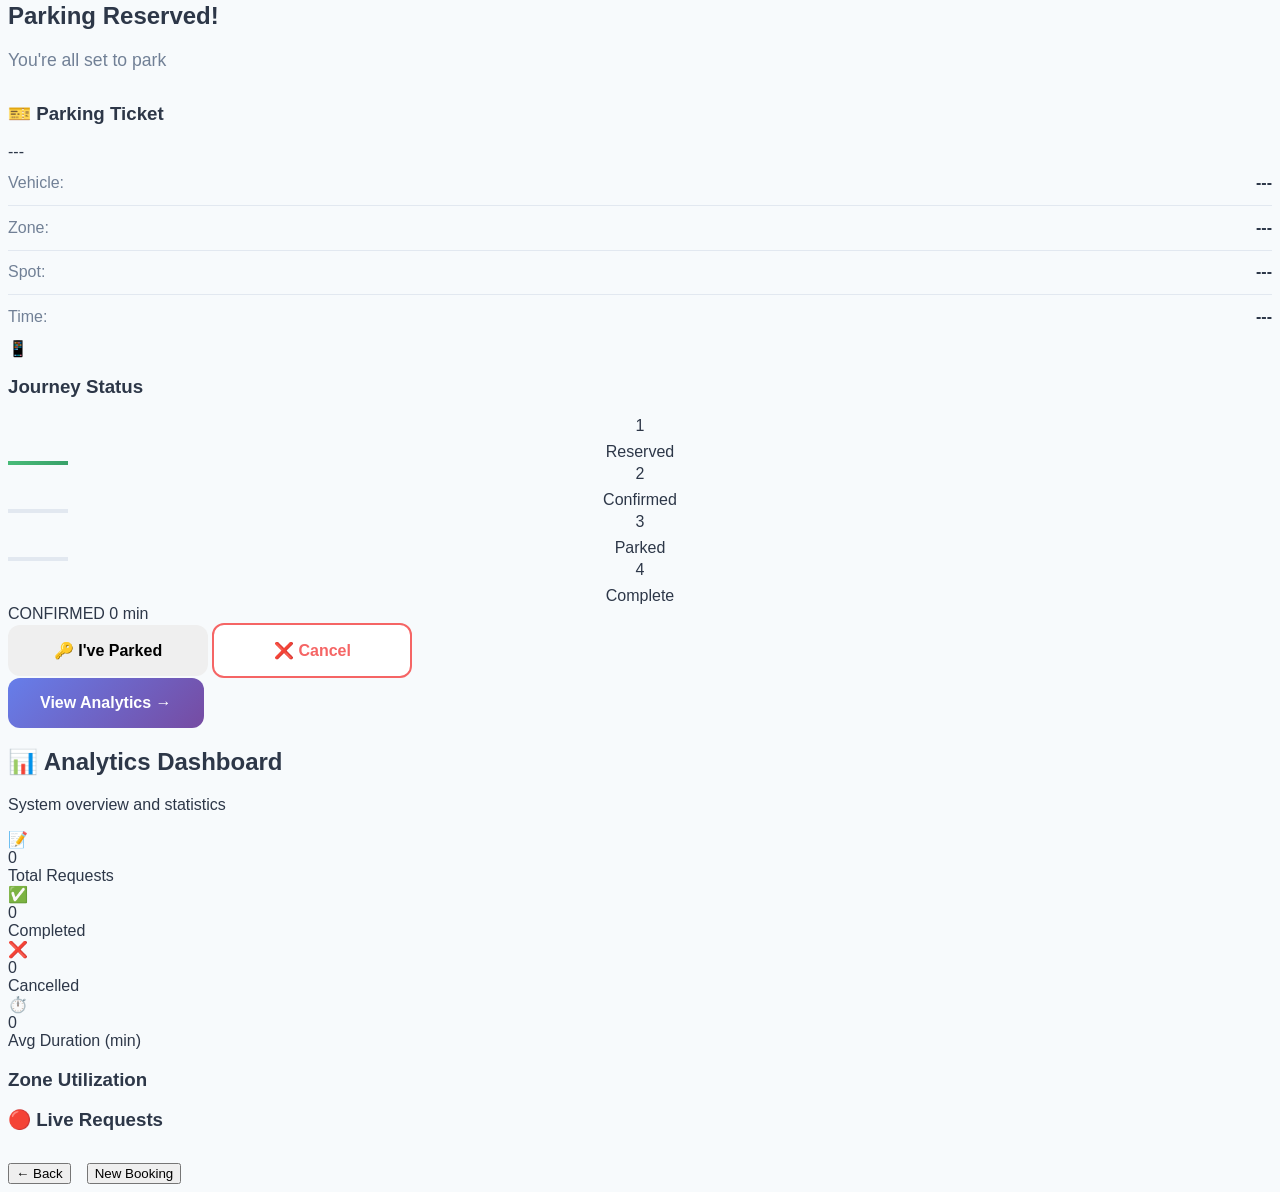
==== commit 858de595: "fix bug html" ====
--- a/frontend/index.html
+++ b/frontend/index.html
@@ -3,155 +3,411 @@
 <head>
     <meta charset="UTF-8">
     <meta name="viewport" content="width=device-width, initial-scale=1.0">
-    <title>Smart Parking - Find Your Perfect Spot</title>
+    <title>🅿️ Smart Parking - Find Your Perfect Spot</title>
+    <link rel="preconnect" href="https://fonts.googleapis.com">
+    <link rel="preconnect" href="https://fonts.gstatic.com" crossorigin>
+    <link href="https://fonts.googleapis.com/css2?family=Poppins:wght@300;400;600;700;800&family=JetBrains+Mono:wght@400;600&display=swap" rel="stylesheet">
     <link rel="stylesheet" href="css/style.css">
 </head>
 <body>
-    <!-- Hero Section -->
-    <section class="hero-section" id="heroSection">
-        <div class="hero-content">
-            <div class="hero-logo">🅿️</div>
-            <h1 class="hero-title">Smart Parking</h1>
-            <p class="hero-subtitle">Find Your Perfect Parking Spot</p>
-            <p class="hero-tagline">Real-time availability • Instant confirmation • Smart allocation</p>
-            
+    <!-- Floating Rollback Button (Always Visible) -->
+    <div class="floating-rollback" id="rollbackBtn" onclick="toggleRollbackMenu()">
+        <div class="rollback-icon">⏪</div>
+        <span class="rollback-text">Rollback</span>
+    </div>
+
+    <!-- Rollback Menu -->
+    <div class="rollback-menu hidden" id="rollbackMenu">
+        <div class="rollback-header">
+            <h3>🔄 Rollback Operations</h3>
+            <button class="close-btn" onclick="toggleRollbackMenu()">×</button>
+        </div>
+        <div class="rollback-body">
+            <p class="info-text">Undo last operations (LIFO Stack)</p>
+            <div class="rollback-input-group">
+                <input type="number" id="rollbackCount" value="1" min="1" max="10" class="input-field">
+                <span class="input-label">operations</span>
+            </div>
+            <button onclick="performRollback()" class="btn-rollback">⏪ Rollback</button>
+            <button onclick="viewStackHistory()" class="btn-secondary">📚 View History</button>
+            <div class="stack-info">
+                <span>Stack Size: <strong id="stackSizeDisplay">0</strong></span>
+            </div>
+        </div>
+    </div>
+
+    <!-- Live Updates Panel (Bottom Right) -->
+    <div class="live-panel" id="livePanel">
+        <div class="live-header" onclick="toggleLivePanel()">
+            <span class="live-indicator"></span>
+            <span>Live Updates</span>
+            <span class="toggle-arrow">▼</span>
+        </div>
+        <div class="live-content" id="liveContent">
+            <div class="live-stat">
+                <span>Active:</span>
+                <strong id="liveActive">0</strong>
+            </div>
+            <div class="live-stat">
+                <span>Queue:</span>
+                <strong id="liveQueue">0</strong>
+            </div>
+            <div class="live-stat">
+                <span>Completed:</span>
+                <strong id="liveCompleted">0</strong>
+            </div>
+        </div>
+    </div>
+
+    <!-- Step 1: Welcome Page -->
+    <section class="screen active" id="welcomeScreen">
+        <div class="animated-bg">
+            <div class="floating-car">🚗</div>
+            <div class="floating-car delay-1">🚙</div>
+            <div class="floating-car delay-2">🚕</div>
+        </div>
+        <div class="welcome-content">
+            <div class="logo-animation">
+                <div class="logo-circle">🅿️</div>
+            </div>
+            <h1 class="welcome-title">Smart Parking</h1>
+            <p class="welcome-subtitle">Find Your Perfect Parking Spot</p>
+            <div class="feature-tags">
+                <span class="tag">⚡ Real-time</span>
+                <span class="tag">🎯 Smart Allocation</span>
+                <span class="tag">📊 Live Tracking</span>
+            </div>
             <div class="hero-stats">
-                <div class="stat-item">
-                    <span class="stat-number" id="availableSpots">-</span>
-                    <span class="stat-label">Available Spots</span>
-                </div>
-                <div class="stat-item">
-                    <span class="stat-number" id="todayParked">-</span>
-                    <span class="stat-label">Parked Today</span>
-                </div>
-            </div>
-
-            <button class="cta-button" onclick="startBooking()">
-                Get Started →
+                <div class="stat-card">
+                    <div class="stat-number" id="availableSpots">-</div>
+                    <div class="stat-label">Available Spots</div>
+                </div>
+                <div class="stat-card">
+                    <div class="stat-number" id="todayParked">-</div>
+                    <div class="stat-label">Parked Today</div>
+                </div>
+            </div>
+            <button class="btn-cta" onclick="nextScreen('vehicleTypeScreen')">
+                Get Started <span class="arrow">→</span>
             </button>
         </div>
     </section>
 
-    <!-- Vehicle Entry -->
-    <section class="step-section hidden" id="vehicleSection">
-        <div class="step-container">
-            <div class="step-header">
-                <span class="step-badge">Step 1 of 3</span>
-                <h2>Enter Your Vehicle</h2>
-                <p>We'll find the perfect spot for you</p>
-            </div>
-            <input type="text" id="vehicleNumber" placeholder="e.g., LHE-1234" class="form-input" />
-            <div class="button-group">
-                <button class="btn-back" onclick="showSection('heroSection')">← Back</button>
-                <button class="btn-continue" onclick="submitVehicle()">Continue →</button>
-            </div>
-        </div>
-    </section>
-
-    <!-- Zone Selection -->
-    <section class="step-section hidden" id="zoneSection">
-        <div class="step-container">
-            <div class="step-header">
-                <span class="step-badge">Step 2 of 3</span>
-                <h2>Choose Your Zone</h2>
-                <p>Select the area closest to you</p>
-            </div>
-            <div class="zone-grid" id="zoneGrid"></div>
-            <button class="btn-back" onclick="showSection('vehicleSection')">← Back</button>
-        </div>
-    </section>
-
-    <!-- Spot Selection -->
-    <section class="step-section hidden" id="spotSection">
-        <div class="step-container">
-            <div class="step-header">
-                <span class="step-badge">Step 3 of 3</span>
-                <h2>Choose Your Spot</h2>
-                <p id="selectedZoneName">Parking Area</p>
-            </div>
-            <div class="parking-area">
-                <div class="parking-grid" id="parkingGrid"></div>
-                <div class="animated-car" id="animatedCar">🚗</div>
-            </div>
-            <div class="button-group">
-                <button class="btn-back" onclick="showSection('zoneSection')">← Back</button>
-                <button class="btn-continue" id="confirmBtn" disabled onclick="confirmSpot()">Confirm Spot</button>
-            </div>
-        </div>
-    </section>
-
-    <!-- Confirmation -->
-    <section class="step-section hidden" id="confirmationSection">
-        <div class="confirmation-container">
-            <div class="success-circle">✓</div>
-            <h1>Spot Reserved!</h1>
-            <p class="success-subtitle">You're all set to park</p>
-            <div class="ticket-card">
-                <h3>Parking Ticket</h3>
-                <div class="ticket-info">
-                    <div class="ticket-row">
-                        <span>Vehicle:</span>
-                        <span id="ticketVehicle">-</span>
+    <!-- Step 2: Select Vehicle Type -->
+    <section class="screen" id="vehicleTypeScreen">
+        <div class="screen-header">
+            <div class="step-indicator">Step 1 of 6</div>
+            <h2>Select Your Vehicle Type</h2>
+            <p>Choose your vehicle category</p>
+        </div>
+        <div class="vehicle-type-grid">
+            <div class="vehicle-card" onclick="selectVehicleType('Car', '🚗')">
+                <div class="vehicle-icon">🚗</div>
+                <h3>Car</h3>
+                <p>Standard vehicle</p>
+            </div>
+            <div class="vehicle-card" onclick="selectVehicleType('SUV', '🚙')">
+                <div class="vehicle-icon">🚙</div>
+                <h3>SUV</h3>
+                <p>Large vehicle</p>
+            </div>
+            <div class="vehicle-card" onclick="selectVehicleType('Van', '🚐')">
+                <div class="vehicle-icon">🚐</div>
+                <h3>Van</h3>
+                <p>Commercial</p>
+            </div>
+            <div class="vehicle-card" onclick="selectVehicleType('Motorcycle', '🏍️')">
+                <div class="vehicle-icon">🏍️</div>
+                <h3>Motorcycle</h3>
+                <p>Two-wheeler</p>
+            </div>
+        </div>
+        <button class="btn-back" onclick="prevScreen('welcomeScreen')">← Back</button>
+    </section>
+
+    <!-- Step 3: Register Vehicle (Animated ID Card) -->
+    <section class="screen" id="registerScreen">
+        <div class="screen-header">
+            <div class="step-indicator">Step 2 of 6</div>
+            <h2>Register Your Vehicle</h2>
+            <p>Enter your vehicle details</p>
+        </div>
+        <div class="id-card-container">
+            <div class="id-card">
+                <div class="id-card-header">
+                    <span class="id-chip">💳</span>
+                    <span class="vehicle-type-display" id="vehicleTypeDisplay">🚗</span>
+                </div>
+                <div class="id-card-body">
+                    <div class="form-group">
+                        <label>Vehicle Number</label>
+                        <input type="text" id="vehicleNumber" placeholder="e.g., LHE-1234" 
+                               class="input-field" oninput="updateIDCard()">
                     </div>
-                    <div class="ticket-row">
-                        <span>Zone:</span>
-                        <span id="ticketZone">-</span>
+                    <div class="form-group">
+                        <label>Owner Name</label>
+                        <input type="text" id="ownerName" placeholder="Your name" 
+                               class="input-field" oninput="updateIDCard()">
                     </div>
-                    <div class="ticket-row">
-                        <span>Spot:</span>
-                        <span id="ticketSpot">-</span>
+                    <div class="form-group">
+                        <label>Preferred Zone</label>
+                        <select id="preferredZone" class="input-field" onchange="updateIDCard()">
+                            <option value="">Select Zone</option>
+                            <option value="ZONE_A">Downtown</option>
+                            <option value="ZONE_B">Uptown</option>
+                            <option value="ZONE_C">Suburbs</option>
+                            <option value="ZONE_D">Industrial</option>
+                        </select>
                     </div>
                 </div>
-            </div>
-            <button class="btn-continue" onclick="goToTracking()">Track Status →</button>
-        </div>
-    </section>
-
-    <!-- Tracking -->
-    <section class="step-section hidden" id="trackingSection">
-        <div class="tracking-container">
-            <h2>Your Parking Status</h2>
-            <div class="journey-tracker">
-                <div class="journey-step" id="stepReserved">
-                    <div class="step-icon">📝</div>
-                    <div class="step-name">Reserved</div>
+                <div class="id-card-footer">
+                    <div class="preview-info">
+                        <div><strong id="previewNumber">---</strong></div>
+                        <div><small id="previewName">---</small></div>
+                    </div>
+                </div>
+            </div>
+        </div>
+        <div class="button-group">
+            <button class="btn-back" onclick="prevScreen('vehicleTypeScreen')">← Back</button>
+            <button class="btn-continue" onclick="submitRegistration()">Register →</button>
+        </div>
+    </section>
+
+    <!-- Step 4: Select Zone (Animated Flying Zones) -->
+    <section class="screen" id="zoneScreen">
+        <div class="screen-header">
+            <div class="step-indicator">Step 3 of 6</div>
+            <h2>Choose Your Zone</h2>
+            <p>Select the area closest to your destination</p>
+        </div>
+        <div class="zones-container">
+            <div class="zone-background">
+                <div class="zone-particle"></div>
+                <div class="zone-particle"></div>
+                <div class="zone-particle"></div>
+            </div>
+            <div class="zone-grid" id="zoneGrid">
+                <!-- Zones loaded dynamically -->
+            </div>
+        </div>
+        <button class="btn-back" onclick="prevScreen('registerScreen')">← Back</button>
+    </section>
+
+    <!-- Step 5: Choose Parking Spot -->
+    <section class="screen" id="spotScreen">
+        <div class="screen-header">
+            <div class="step-indicator">Step 4 of 6</div>
+            <h2>Choose Your Spot</h2>
+            <p class="zone-name-display" id="selectedZoneName">Parking Area</p>
+        </div>
+        <div class="parking-container">
+            <div class="parking-entrance">
+                <div class="entrance-sign">ENTRANCE ↓</div>
+            </div>
+            <div class="parking-lot">
+                <div class="parking-grid" id="parkingGrid">
+                    <!-- Parking spots loaded dynamically -->
+                </div>
+                <div class="animated-vehicle" id="animatedVehicle">
+                    <span id="vehicleEmoji">🚗</span>
+                </div>
+            </div>
+            <div class="spot-legend">
+                <div class="legend-item">
+                    <div class="legend-box available"></div>
+                    <span>Available</span>
+                </div>
+                <div class="legend-item">
+                    <div class="legend-box occupied"></div>
+                    <span>Occupied</span>
+                </div>
+                <div class="legend-item">
+                    <div class="legend-box selected"></div>
+                    <span>Selected</span>
+                </div>
+            </div>
+        </div>
+        <div class="button-group">
+            <button class="btn-back" onclick="prevScreen('zoneScreen')">← Back</button>
+            <button class="btn-continue" id="confirmSpotBtn" disabled onclick="confirmSpot()">
+                Confirm Spot →
+            </button>
+        </div>
+    </section>
+
+    <!-- Step 6: Success + State Machine + Live Tracking -->
+    <section class="screen" id="successScreen">
+        <div class="success-animation">
+            <div class="check-circle">
+                <svg class="checkmark" viewBox="0 0 52 52">
+                    <circle class="checkmark-circle" cx="26" cy="26" r="25" fill="none"/>
+                    <path class="checkmark-check" fill="none" d="M14.1 27.2l7.1 7.2 16.7-16.8"/>
+                </svg>
+            </div>
+        </div>
+        <h1 class="success-title">Parking Reserved!</h1>
+        <p class="success-subtitle">You're all set to park</p>
+
+        <!-- Parking Ticket -->
+        <div class="ticket">
+            <div class="ticket-header">
+                <h3>🎫 Parking Ticket</h3>
+                <div class="ticket-id" id="ticketId">---</div>
+            </div>
+            <div class="ticket-body">
+                <div class="ticket-row">
+                    <span>Vehicle:</span>
+                    <strong id="ticketVehicle">---</strong>
+                </div>
+                <div class="ticket-row">
+                    <span>Zone:</span>
+                    <strong id="ticketZone">---</strong>
+                </div>
+                <div class="ticket-row">
+                    <span>Spot:</span>
+                    <strong id="ticketSpot">---</strong>
+                </div>
+                <div class="ticket-row">
+                    <span>Time:</span>
+                    <strong id="ticketTime">---</strong>
+                </div>
+            </div>
+            <div class="ticket-qr">
+                <div class="qr-code">📱</div>
+            </div>
+        </div>
+
+        <!-- State Machine Lifecycle -->
+        <div class="state-machine">
+            <h3>Journey Status</h3>
+            <div class="journey-track">
+                <div class="journey-step completed" id="stepRequested">
+                    <div class="step-circle">1</div>
+                    <div class="step-label">Reserved</div>
                 </div>
                 <div class="journey-line"></div>
-                <div class="journey-step" id="stepConfirmed">
-                    <div class="step-icon">✓</div>
-                    <div class="step-name">Confirmed</div>
+                <div class="journey-step active" id="stepAllocated">
+                    <div class="step-circle">2</div>
+                    <div class="step-label">Confirmed</div>
                 </div>
                 <div class="journey-line"></div>
-                <div class="journey-step" id="stepParked">
-                    <div class="step-icon">🚗</div>
-                    <div class="step-name">Parked</div>
+                <div class="journey-step" id="stepOccupied">
+                    <div class="step-circle">3</div>
+                    <div class="step-label">Parked</div>
                 </div>
                 <div class="journey-line"></div>
-                <div class="journey-step" id="stepComplete">
-                    <div class="step-icon">🎉</div>
-                    <div class="step-name">Complete</div>
-                </div>
-            </div>
-            <div class="status-card">
-                <div class="status-current">
-                    <span>Current Status:</span>
-                    <span id="currentStatus" class="status-value">-</span>
-                </div>
-                <div class="status-details">
-                    <div><span>Vehicle:</span> <span id="statusVehicle">-</span></div>
-                    <div><span>Zone:</span> <span id="statusZone">-</span></div>
-                    <div><span>Duration:</span> <span id="statusDuration">-</span></div>
-                </div>
-            </div>
-            <div class="action-buttons">
-                <button class="btn-action btn-occupy" id="btnOccupy" onclick="markOccupied()">🔑 I've Parked</button>
-                <button class="btn-action btn-release" id="btnRelease" style="display:none;" onclick="markReleased()">🚪 I'm Leaving</button>
-                <button class="btn-action btn-cancel" id="btnCancel" onclick="cancelParking()">❌ Cancel</button>
-            </div>
-        </div>
-    </section>
-
-    <div class="notification" id="notification"></div>
+                <div class="journey-step" id="stepReleased">
+                    <div class="step-circle">4</div>
+                    <div class="step-label">Complete</div>
+                </div>
+            </div>
+        </div>
+
+        <!-- Live Status Panel -->
+        <div class="status-panel">
+            <div class="status-header">
+                <span class="status-badge" id="statusBadge">CONFIRMED</span>
+                <span class="status-timer" id="statusTimer">0 min</span>
+            </div>
+            <div class="status-actions">
+                <button class="btn-action" id="btnOccupy" onclick="markOccupied()">
+                    🔑 I've Parked
+                </button>
+                <button class="btn-action hidden" id="btnRelease" onclick="markReleased()">
+                    🚪 I'm Leaving
+                </button>
+                <button class="btn-action btn-cancel" onclick="cancelParking()">
+                    ❌ Cancel
+                </button>
+            </div>
+        </div>
+
+        <button class="btn-continue" onclick="nextScreen('analyticsScreen')">
+            View Analytics →
+        </button>
+    </section>
+
+    <!-- Step 7: Analytics Dashboard -->
+    <section class="screen" id="analyticsScreen">
+        <div class="screen-header">
+            <h2>📊 Analytics Dashboard</h2>
+            <p>System overview and statistics</p>
+        </div>
+        <div class="analytics-grid">
+            <div class="analytics-card">
+                <div class="card-icon">📝</div>
+                <div class="card-value" id="analyticsTotal">0</div>
+                <div class="card-label">Total Requests</div>
+            </div>
+            <div class="analytics-card">
+                <div class="card-icon">✅</div>
+                <div class="card-value" id="analyticsCompleted">0</div>
+                <div class="card-label">Completed</div>
+            </div>
+            <div class="analytics-card">
+                <div class="card-icon">❌</div>
+                <div class="card-value" id="analyticsCancelled">0</div>
+                <div class="card-label">Cancelled</div>
+            </div>
+            <div class="analytics-card">
+                <div class="card-icon">⏱️</div>
+                <div class="card-value" id="analyticsAvgTime">0</div>
+                <div class="card-label">Avg Duration (min)</div>
+            </div>
+        </div>
+
+        <!-- Zone Utilization -->
+        <div class="zone-utilization">
+            <h3>Zone Utilization</h3>
+            <div class="utilization-bars" id="utilizationBars">
+                <!-- Loaded dynamically -->
+            </div>
+        </div>
+
+        <!-- Live Requests Table -->
+        <div class="live-requests">
+            <h3>🔴 Live Requests</h3>
+            <div class="requests-table" id="requestsTable">
+                <!-- Loaded dynamically -->
+            </div>
+        </div>
+
+        <div class="button-group">
+            <button class="btn-secondary" onclick="prevScreen('successScreen')">← Back</button>
+            <button class="btn-cta" onclick="startNewBooking()">
+                New Booking
+            </button>
+        </div>
+    </section>
+
+    <!-- Notification Toast -->
+    <div class="notification" id="notification">
+        <span class="notification-icon">ℹ️</span>
+        <span class="notification-text"></span>
+    </div>
+
+    <!-- Loading Overlay -->
+    <div class="loading-overlay hidden" id="loadingOverlay">
+        <div class="loader">
+            <div class="car-loader">🚗</div>
+            <p>Loading...</p>
+        </div>
+    </div>
+
+    <!-- Stack History Modal -->
+    <div class="modal hidden" id="stackModal">
+        <div class="modal-content">
+            <div class="modal-header">
+                <h3>📚 Stack History (LIFO)</h3>
+                <button class="close-btn" onclick="closeStackModal()">×</button>
+            </div>
+            <div class="modal-body" id="stackHistoryContent">
+                <!-- Loaded dynamically -->
+            </div>
+        </div>
+    </div>
+
     <script src="js/script.js"></script>
 </body>
 </html>
--- a/frontend/css/style.css
+++ b/frontend/css/style.css
@@ -1,730 +1,580 @@
-/* Smart Parking System - Technical Admin Dashboard */
-/* Design: Technical/Data-driven with monospace accents */
-
-* {
+** {
     margin: 0;
     padding: 0;
     box-sizing: border-box;
 }
 
-:root {
-    /* Technical color palette */
-    --bg-primary: #0a0e1a;
-    --bg-secondary: #121829;
-    --bg-tertiary: #1a2235;
-    --accent-primary: #00d9ff;
-    --accent-secondary: #7b61ff;
-    --accent-success: #00ff88;
-    --accent-warning: #ffaa00;
-    --accent-danger: #ff4757;
-    --text-primary: #e8edf4;
-    --text-secondary: #8b96a8;
-    --text-muted: #525f75;
-    --border-color: #2a3447;
-    --shadow-glow: rgba(0, 217, 255, 0.15);
-    
-    /* Fonts */
-    --font-display: 'Lexend', sans-serif;
-    --font-mono: 'JetBrains Mono', monospace;
-}
-
 body {
-    font-family: var(--font-display);
-    background: var(--bg-primary);
-    color: var(--text-primary);
-    line-height: 1.6;
-    overflow-x: hidden;
-}
-
-.container {
-    max-width: 1400px;
-    margin: 0 auto;
-    padding: 0 2rem;
-}
-
-/* Header */
-.header {
-    background: var(--bg-secondary);
-    border-bottom: 1px solid var(--border-color);
-    padding: 1.5rem 0;
-    position: sticky;
-    top: 0;
-    z-index: 1000;
-    backdrop-filter: blur(10px);
-}
-
-.header-content {
-    display: flex;
-    justify-content: space-between;
-    align-items: center;
-}
-
-.logo {
-    display: flex;
-    align-items: center;
-    gap: 0.75rem;
+    font-family: -apple-system, BlinkMacSystemFont, 'Segoe UI', Roboto, sans-serif;
+    background: #f7fafc;
+    color: #2d3748;
+}
+
+.hidden {
+    display: none !important;
+}
+
+/* Hero Section */
+.hero-section {
+    min-height: 100vh;
+    display: flex;
+    align-items: center;
+    justify-content: center;
+    background: linear-gradient(135deg, #667eea 0%, #764ba2 100%);
+    position: relative;
+    overflow: hidden;
+}
+
+.hero-content {
+    text-align: center;
+    color: white;
+    padding: 2rem;
+    max-width: 900px;
+    animation: fadeIn 0.8s ease;
+}
+
+@keyframes fadeIn {
+    from { opacity: 0; transform: translateY(20px); }
+    to { opacity: 1; transform: translateY(0); }
+}
+
+.hero-logo {
+    font-size: 5rem;
+    margin-bottom: 1rem;
+}
+
+.hero-title {
+    font-size: 4rem;
+    font-weight: 800;
+    margin-bottom: 1rem;
+}
+
+.hero-subtitle {
+    font-size: 1.8rem;
+    margin-bottom: 0.5rem;
+}
+
+.hero-tagline {
+    font-size: 1.2rem;
+    opacity: 0.9;
+    margin-bottom: 3rem;
+}
+
+.hero-stats {
+    display: flex;
+    gap: 4rem;
+    justify-content: center;
+    margin-bottom: 3rem;
+}
+
+.stat-item {
+    display: flex;
+    flex-direction: column;
+    align-items: center;
+}
+
+.stat-number {
+    font-size: 3.5rem;
     font-weight: 700;
-    font-size: 1.25rem;
-}
-
-.logo-icon {
-    font-size: 2rem;
-}
-
-.logo-text {
-    background: linear-gradient(135deg, var(--accent-primary), var(--accent-secondary));
-    -webkit-background-clip: text;
-    -webkit-text-fill-color: transparent;
-    background-clip: text;
-}
-
-.badge {
-    font-family: var(--font-mono);
-    font-size: 0.7rem;
-    background: var(--accent-secondary);
-    color: white;
-    padding: 0.25rem 0.5rem;
-    border-radius: 4px;
-    font-weight: 600;
-}
-
-.header-stats {
-    display: flex;
-    gap: 2rem;
-}
-
-.stat-item {
-    display: flex;
-    flex-direction: column;
-    align-items: flex-end;
 }
 
 .stat-label {
-    font-family: var(--font-mono);
-    font-size: 0.7rem;
-    color: var(--text-muted);
-    text-transform: uppercase;
-    letter-spacing: 1px;
-}
-
-.stat-value {
-    font-family: var(--font-mono);
-    font-size: 1.5rem;
-    font-weight: 700;
-    color: var(--accent-primary);
-}
-
-/* Main Container */
-.main-container {
-    padding: 3rem 0;
-}
-
-.section-title {
-    font-size: 1.5rem;
-    font-weight: 700;
+    font-size: 1rem;
+    opacity: 0.8;
+}
+
+.cta-button {
+    background: white;
+    color: #667eea;
+    padding: 1.5rem 4rem;
+    border: none;
+    border-radius: 50px;
+    font-size: 1.3rem;
+    font-weight: 600;
+    cursor: pointer;
+    transition: all 0.3s ease;
+    box-shadow: 0 10px 30px rgba(0,0,0,0.2);
+}
+
+.cta-button:hover {
+    transform: translateY(-5px);
+    box-shadow: 0 15px 40px rgba(0,0,0,0.3);
+}
+
+/* Step Sections */
+.step-section {
+    min-height: 100vh;
+    display: flex;
+    align-items: center;
+    justify-content: center;
+    padding: 2rem;
+}
+
+.step-container {
+    max-width: 900px;
+    width: 100%;
+    background: white;
+    padding: 3rem;
+    border-radius: 20px;
+    box-shadow: 0 10px 40px rgba(0,0,0,0.1);
+}
+
+.step-header {
+    text-align: center;
+    margin-bottom: 2rem;
+}
+
+.step-badge {
+    display: inline-block;
+    background: linear-gradient(135deg, #667eea, #764ba2);
+    color: white;
+    padding: 0.5rem 1.5rem;
+    border-radius: 20px;
+    font-size: 0.9rem;
+    font-weight: 600;
+    margin-bottom: 1rem;
+}
+
+.step-header h2 {
+    font-size: 2.5rem;
+    margin-bottom: 0.5rem;
+}
+
+.step-header p {
+    font-size: 1.1rem;
+    color: #718096;
+}
+
+.form-input {
+    width: 100%;
+    padding: 1.2rem;
+    border: 2px solid #e2e8f0;
+    border-radius: 12px;
+    font-size: 1.2rem;
     margin-bottom: 1.5rem;
-    position: relative;
-    display: inline-block;
-}
-
-.section-title::before {
-    content: '//';
-    font-family: var(--font-mono);
-    color: var(--accent-primary);
-    margin-right: 0.5rem;
-}
-
-.section-title::after {
-    content: '';
-    position: absolute;
-    bottom: -4px;
-    left: 0;
-    width: 60%;
-    height: 2px;
-    background: linear-gradient(90deg, var(--accent-primary), transparent);
-}
-
-/* Control Panel */
-.control-panel {
-    margin-bottom: 3rem;
-}
-
-.control-grid {
+    transition: all 0.3s;
+}
+
+.form-input:focus {
+    outline: none;
+    border-color: #667eea;
+    box-shadow: 0 0 0 3px rgba(102, 126, 234, 0.1);
+}
+
+.button-group {
+    display: flex;
+    gap: 1rem;
+    margin-top: 2rem;
+}
+
+.btn-back, .btn-continue {
+    padding: 1rem 2rem;
+    border: none;
+    border-radius: 12px;
+    font-size: 1rem;
+    font-weight: 600;
+    cursor: pointer;
+    transition: all 0.3s;
+}
+
+.btn-back {
+    background: white;
+    color: #2d3748;
+    border: 2px solid #e2e8f0;
+    flex: 1;
+}
+
+.btn-back:hover {
+    border-color: #667eea;
+    color: #667eea;
+}
+
+.btn-continue {
+    background: linear-gradient(135deg, #667eea, #764ba2);
+    color: white;
+    flex: 2;
+}
+
+.btn-continue:hover {
+    transform: translateY(-2px);
+    box-shadow: 0 5px 20px rgba(102, 126, 234, 0.4);
+}
+
+.btn-continue:disabled {
+    opacity: 0.5;
+    cursor: not-allowed;
+    transform: none;
+}
+
+/* Zone Grid */
+.zone-grid {
     display: grid;
     grid-template-columns: repeat(auto-fit, minmax(280px, 1fr));
     gap: 1.5rem;
-}
-
-.control-card {
-    background: var(--bg-secondary);
-    border: 1px solid var(--border-color);
-    border-radius: 8px;
+    margin-bottom: 2rem;
+}
+
+.zone-card {
+    background: white;
     padding: 1.5rem;
-    transition: all 0.3s ease;
-}
-
-.control-card:hover {
-    border-color: var(--accent-primary);
-    box-shadow: 0 0 20px var(--shadow-glow);
-    transform: translateY(-2px);
-}
-
-.control-card h3 {
-    font-size: 1rem;
-    font-weight: 600;
+    border-radius: 16px;
+    border: 2px solid #e2e8f0;
+    cursor: pointer;
+    transition: all 0.3s;
+}
+
+.zone-card:hover {
+    transform: translateY(-5px);
+    border-color: #667eea;
+    box-shadow: 0 10px 30px rgba(102, 126, 234, 0.2);
+}
+
+.zone-card h3 {
+    font-size: 1.5rem;
+    margin-bottom: 0.5rem;
+}
+
+.zone-card p {
+    color: #718096;
     margin-bottom: 1rem;
-    color: var(--accent-primary);
-    font-family: var(--font-mono);
-}
-
-.info-text {
-    font-size: 0.85rem;
-    color: var(--text-muted);
-    margin-bottom: 0.75rem;
-    font-family: var(--font-mono);
-}
-
-/* Form Elements */
-.input-field {
-    width: 100%;
-    padding: 0.75rem;
-    background: var(--bg-tertiary);
-    border: 1px solid var(--border-color);
-    border-radius: 6px;
-    color: var(--text-primary);
-    font-family: var(--font-mono);
+}
+
+.zone-availability {
+    display: inline-block;
+    padding: 0.4rem 1rem;
+    border-radius: 20px;
     font-size: 0.9rem;
-    margin-bottom: 0.75rem;
-    transition: all 0.2s ease;
-}
-
-.input-field:focus {
-    outline: none;
-    border-color: var(--accent-primary);
-    box-shadow: 0 0 10px var(--shadow-glow);
-}
-
-.checkbox-group {
-    display: flex;
-    align-items: center;
-    gap: 0.5rem;
-    margin-bottom: 0.75rem;
-}
-
-.checkbox-group input[type="checkbox"] {
-    width: 18px;
-    height: 18px;
+    font-weight: 600;
+}
+
+.zone-availability.available {
+    background: rgba(72, 187, 120, 0.1);
+    color: #48bb78;
+}
+
+.zone-availability.full {
+    background: rgba(245, 101, 101, 0.1);
+    color: #f56565;
+}
+
+/* Parking Grid */
+.parking-area {
+    position: relative;
+    background: #f7fafc;
+    padding: 2rem;
+    border-radius: 16px;
+    margin-bottom: 2rem;
+}
+
+.parking-grid {
+    display: grid;
+    grid-template-columns: repeat(6, 1fr);
+    gap: 1rem;
+    position: relative;
+}
+
+.parking-spot {
+    aspect-ratio: 1;
+    border: 3px solid #cbd5e0;
+    border-radius: 10px;
+    display: flex;
+    flex-direction: column;
+    align-items: center;
+    justify-content: center;
     cursor: pointer;
-}
-
-.checkbox-group label {
-    font-family: var(--font-mono);
-    font-size: 0.85rem;
-    color: var(--text-secondary);
-}
-
-/* Buttons */
-.btn-primary, .btn-secondary, .btn-success, .btn-danger, .btn-warning {
-    width: 100%;
-    padding: 0.75rem 1.5rem;
-    border: none;
-    border-radius: 6px;
-    font-family: var(--font-mono);
+    transition: all 0.3s;
+    background: white;
+    font-weight: 600;
     font-size: 0.9rem;
-    font-weight: 600;
-    cursor: pointer;
-    transition: all 0.2s ease;
-    text-transform: uppercase;
-    letter-spacing: 0.5px;
-}
-
-.btn-primary {
-    background: linear-gradient(135deg, var(--accent-primary), var(--accent-secondary));
-    color: white;
-}
-
-.btn-primary:hover {
-    transform: translateY(-2px);
-    box-shadow: 0 4px 15px rgba(0, 217, 255, 0.4);
-}
-
-.btn-secondary {
-    background: var(--bg-tertiary);
-    color: var(--text-primary);
-    border: 1px solid var(--border-color);
-}
-
-.btn-secondary:hover {
-    border-color: var(--accent-primary);
-    color: var(--accent-primary);
-}
-
-.btn-success {
-    background: var(--accent-success);
-    color: var(--bg-primary);
-}
-
-.btn-danger {
-    background: var(--accent-danger);
-    color: white;
-}
-
-.btn-warning {
-    background: var(--accent-warning);
-    color: var(--bg-primary);
-}
-
-.button-group {
-    display: grid;
-    grid-template-columns: 1fr 1fr;
-    gap: 0.5rem;
-    margin-bottom: 0.5rem;
-}
-
-/* State Machine */
-.state-machine-section {
-    margin-bottom: 3rem;
-    background: var(--bg-secondary);
-    border: 1px solid var(--border-color);
-    border-radius: 12px;
-    padding: 2rem;
-}
-
-.state-machine {
-    display: flex;
-    justify-content: center;
-    align-items: center;
-    gap: 1rem;
-    margin-bottom: 2rem;
-}
-
-.state-node {
-    background: var(--bg-tertiary);
-    border: 2px solid var(--border-color);
-    border-radius: 12px;
-    padding: 1.5rem;
+    color: #718096;
+}
+
+.parking-spot.available:hover {
+    border-color: #667eea;
+    background: rgba(102, 126, 234, 0.05);
+    transform: scale(1.05);
+}
+
+.parking-spot.occupied {
+    background: #edf2f7;
+    cursor: not-allowed;
+    font-size: 1.8rem;
+}
+
+.parking-spot.selected {
+    border-color: #48bb78;
+    background: rgba(72, 187, 120, 0.1);
+    border-width: 4px;
+}
+
+.animated-car {
+    position: absolute;
+    font-size: 2rem;
+    display: none;
+    transition: all 1.2s cubic-bezier(0.4, 0, 0.2, 1);
+    z-index: 10;
+}
+
+/* Confirmation */
+.confirmation-container {
     text-align: center;
-    min-width: 140px;
-    transition: all 0.3s ease;
-}
-
-.state-node.active {
-    border-color: var(--accent-primary);
-    box-shadow: 0 0 25px var(--shadow-glow);
-    transform: scale(1.05);
-}
-
-.state-node.cancelled {
-    border-color: var(--accent-danger);
-}
-
-.state-icon {
+    max-width: 500px;
+    margin: 0 auto;
+}
+
+.success-circle {
+    width: 100px;
+    height: 100px;
+    border-radius: 50%;
+    background: linear-gradient(135deg, #48bb78, #38a169);
+    color: white;
+    font-size: 4rem;
+    display: flex;
+    align-items: center;
+    justify-content: center;
+    margin: 0 auto 2rem;
+    animation: scaleIn 0.5s ease;
+}
+
+@keyframes scaleIn {
+    from { transform: scale(0); }
+    to { transform: scale(1); }
+}
+
+.confirmation-container h1 {
     font-size: 2.5rem;
     margin-bottom: 0.5rem;
 }
 
-.state-name {
-    font-family: var(--font-mono);
+.success-subtitle {
+    color: #718096;
+    font-size: 1.1rem;
+    margin-bottom: 2rem;
+}
+
+.ticket-card {
+    background: #f7fafc;
+    padding: 2rem;
+    border-radius: 16px;
+    margin-bottom: 2rem;
+}
+
+.ticket-card h3 {
+    margin-bottom: 1rem;
+    color: #667eea;
+}
+
+.ticket-info {
+    text-align: left;
+}
+
+.ticket-row {
+    display: flex;
+    justify-content: space-between;
+    padding: 0.8rem 0;
+    border-bottom: 1px solid #e2e8f0;
+}
+
+.ticket-row:last-child {
+    border-bottom: none;
+}
+
+.ticket-row span:first-child {
+    color: #718096;
+}
+
+.ticket-row span:last-child {
+    font-weight: 600;
+}
+
+/* Tracking */
+.tracking-container {
+    max-width: 800px;
+    margin: 0 auto;
+}
+
+.tracking-container h2 {
+    text-align: center;
+    margin-bottom: 3rem;
+}
+
+.journey-tracker {
+    display: flex;
+    align-items: center;
+    justify-content: center;
+    margin-bottom: 3rem;
+    gap: 0;
+}
+
+.journey-step {
+    display: flex;
+    flex-direction: column;
+    align-items: center;
+    gap: 0.5rem;
+}
+
+.step-icon {
+    width: 70px;
+    height: 70px;
+    border-radius: 50%;
+    border: 4px solid #e2e8f0;
+    background: white;
+    display: flex;
+    align-items: center;
+    justify-content: center;
+    font-size: 2rem;
+    transition: all 0.3s;
+}
+
+.journey-step.active .step-icon {
+    border-color: #667eea;
+    background: linear-gradient(135deg, #667eea, #764ba2);
+    animation: pulse 2s infinite;
+}
+
+.journey-step.completed .step-icon {
+    border-color: #48bb78;
+    background: linear-gradient(135deg, #48bb78, #38a169);
+}
+
+@keyframes pulse {
+    0%, 100% { transform: scale(1); }
+    50% { transform: scale(1.05); }
+}
+
+.step-name {
     font-size: 0.85rem;
     font-weight: 600;
-    color: var(--text-primary);
-}
-
-.state-arrow {
-    font-size: 2rem;
-    color: var(--accent-primary);
-    animation: pulse 2s ease-in-out infinite;
-}
-
-@keyframes pulse {
-    0%, 100% { opacity: 0.5; }
-    50% { opacity: 1; }
-}
-
-.state-cancel-path {
+    color: #718096;
+}
+
+.journey-step.active .step-name,
+.journey-step.completed .step-name {
+    color: #2d3748;
+}
+
+.journey-line {
+    width: 60px;
+    height: 4px;
+    background: #e2e8f0;
+    transition: all 0.3s;
+}
+
+.journey-step.completed + .journey-line {
+    background: linear-gradient(90deg, #48bb78, #38a169);
+}
+
+.status-card {
+    background: white;
+    padding: 2rem;
+    border-radius: 16px;
+    box-shadow: 0 5px 20px rgba(0,0,0,0.05);
+    margin-bottom: 2rem;
+}
+
+.status-current {
+    display: flex;
+    justify-content: space-between;
+    align-items: center;
+    padding-bottom: 1rem;
+    margin-bottom: 1rem;
+    border-bottom: 2px solid #e2e8f0;
+}
+
+.status-value {
+    background: linear-gradient(135deg, #667eea, #764ba2);
+    color: white;
+    padding: 0.5rem 1.5rem;
+    border-radius: 20px;
+    font-weight: 600;
+}
+
+.status-details {
     display: flex;
     flex-direction: column;
-    align-items: center;
-    gap: 0.5rem;
-}
-
-.state-arrow-down {
-    font-size: 2rem;
-    color: var(--accent-danger);
-}
-
-/* Live Requests */
-.live-requests-section {
-    margin-bottom: 3rem;
-}
-
-.requests-container {
-    display: grid;
     gap: 1rem;
 }
 
-.request-card {
-    background: var(--bg-secondary);
-    border: 1px solid var(--border-color);
-    border-left: 4px solid var(--accent-primary);
-    border-radius: 8px;
-    padding: 1.5rem;
-    display: grid;
-    grid-template-columns: auto 1fr auto;
-    gap: 1.5rem;
-    align-items: center;
-    transition: all 0.3s ease;
-}
-
-.request-card:hover {
-    transform: translateX(4px);
-    box-shadow: 0 4px 15px rgba(0, 0, 0, 0.3);
-}
-
-.request-state {
-    font-family: var(--font-mono);
-    font-size: 0.75rem;
-    font-weight: 700;
-    padding: 0.5rem 1rem;
-    border-radius: 20px;
-    text-transform: uppercase;
-}
-
-.request-state.REQUESTED { background: rgba(255, 170, 0, 0.2); color: var(--accent-warning); }
-.request-state.ALLOCATED { background: rgba(0, 217, 255, 0.2); color: var(--accent-primary); }
-.request-state.OCCUPIED { background: rgba(123, 97, 255, 0.2); color: var(--accent-secondary); }
-.request-state.RELEASED { background: rgba(0, 255, 136, 0.2); color: var(--accent-success); }
-.request-state.CANCELLED { background: rgba(255, 71, 87, 0.2); color: var(--accent-danger); }
-
-.request-info {
-    display: flex;
-    flex-direction: column;
-    gap: 0.25rem;
-}
-
-.request-id {
-    font-family: var(--font-mono);
-    font-weight: 700;
-    font-size: 1.1rem;
-}
-
-.request-detail {
-    font-family: var(--font-mono);
-    font-size: 0.85rem;
-    color: var(--text-secondary);
-}
-
-.request-actions {
-    display: flex;
-    gap: 0.5rem;
-}
-
-.request-actions button {
-    padding: 0.5rem 1rem;
-    font-size: 0.8rem;
-    width: auto;
-}
-
-/* Zones */
-.zones-section {
-    margin-bottom: 3rem;
-}
-
-.zones-grid {
-    display: grid;
-    grid-template-columns: repeat(auto-fit, minmax(300px, 1fr));
-    gap: 1.5rem;
-}
-
-.zone-card {
-    background: var(--bg-secondary);
-    border: 1px solid var(--border-color);
+.status-details div {
+    display: flex;
+    justify-content: space-between;
+}
+
+.status-details span:first-child {
+    color: #718096;
+}
+
+.status-details span:last-child {
+    font-weight: 600;
+}
+
+.action-buttons {
+    display: flex;
+    gap: 1rem;
+    flex-wrap: wrap;
+}
+
+.btn-action {
+    flex: 1;
+    min-width: 200px;
+    padding: 1rem 1.5rem;
+    border: none;
     border-radius: 12px;
-    padding: 1.5rem;
-    transition: all 0.3s ease;
-}
-
-.zone-card:hover {
-    border-color: var(--accent-primary);
-    box-shadow: 0 0 20px var(--shadow-glow);
-}
-
-.zone-header {
-    display: flex;
-    justify-content: space-between;
-    align-items: center;
-    margin-bottom: 1rem;
-}
-
-.zone-name {
-    font-size: 1.1rem;
-    font-weight: 700;
-}
-
-.zone-utilization {
-    font-family: var(--font-mono);
-    font-size: 1.2rem;
-    color: var(--accent-primary);
-}
-
-.zone-stats {
-    display: grid;
-    grid-template-columns: repeat(3, 1fr);
-    gap: 1rem;
-    margin-bottom: 1rem;
-}
-
-.zone-stat {
-    text-align: center;
-}
-
-.zone-stat-value {
-    font-family: var(--font-mono);
-    font-size: 1.5rem;
-    font-weight: 700;
-}
-
-.zone-stat-label {
-    font-family: var(--font-mono);
-    font-size: 0.7rem;
-    color: var(--text-muted);
-    text-transform: uppercase;
-}
-
-.zone-progress {
-    height: 8px;
-    background: var(--bg-tertiary);
-    border-radius: 4px;
-    overflow: hidden;
-    margin-bottom: 0.75rem;
-}
-
-.zone-progress-bar {
-    height: 100%;
-    background: linear-gradient(90deg, var(--accent-primary), var(--accent-secondary));
-    transition: width 0.5s ease;
-}
-
-.zone-adjacent {
-    font-family: var(--font-mono);
-    font-size: 0.75rem;
-    color: var(--text-secondary);
-}
-
-/* Queue */
-.queue-section {
-    margin-bottom: 3rem;
-}
-
-.queue-container {
-    display: flex;
-    align-items: center;
-    gap: 1rem;
-    background: var(--bg-secondary);
-    border: 1px solid var(--border-color);
-    border-radius: 8px;
-    padding: 1.5rem;
-    margin-bottom: 1rem;
-    overflow-x: auto;
-}
-
-.queue-label {
-    font-family: var(--font-mono);
-    font-size: 0.9rem;
-    font-weight: 700;
-    color: var(--accent-primary);
-    white-space: nowrap;
-}
-
-.queue-items {
-    display: flex;
-    gap: 0.75rem;
-    flex: 1;
-}
-
-.queue-item {
-    background: var(--bg-tertiary);
-    border: 2px solid var(--accent-primary);
-    border-radius: 8px;
-    padding: 1rem;
-    font-family: var(--font-mono);
-    font-size: 0.9rem;
-    white-space: nowrap;
-    animation: slideIn 0.3s ease;
-}
-
-@keyframes slideIn {
-    from {
-        opacity: 0;
-        transform: translateX(-20px);
-    }
-    to {
-        opacity: 1;
-        transform: translateX(0);
-    }
-}
-
-/* Analytics */
-.analytics-section {
-    margin-bottom: 3rem;
-}
-
-.analytics-grid {
-    display: grid;
-    grid-template-columns: repeat(auto-fit, minmax(250px, 1fr));
-    gap: 1.5rem;
-}
-
-.analytics-card {
-    background: var(--bg-secondary);
-    border: 1px solid var(--border-color);
-    border-radius: 12px;
-    padding: 1.5rem;
-    text-align: center;
-    transition: all 0.3s ease;
-}
-
-.analytics-card:hover {
-    border-color: var(--accent-primary);
-    transform: translateY(-4px);
-}
-
-.analytics-value {
-    font-family: var(--font-mono);
-    font-size: 2.5rem;
-    font-weight: 700;
-    color: var(--accent-primary);
-    margin-bottom: 0.5rem;
-}
-
-.analytics-label {
-    font-size: 0.9rem;
-    color: var(--text-secondary);
-}
-
-/* Empty State */
-.empty-state {
-    text-align: center;
-    padding: 2rem;
-    color: var(--text-muted);
-    font-family: var(--font-mono);
+    font-size: 1rem;
+    font-weight: 600;
+    cursor: pointer;
+    transition: all 0.3s;
+}
+
+.btn-occupy {
+    background: linear-gradient(135deg, #48bb78, #38a169);
+    color: white;
+}
+
+.btn-release {
+    background: linear-gradient(135deg, #667eea, #764ba2);
+    color: white;
+}
+
+.btn-cancel {
+    background: white;
+    color: #f56565;
+    border: 2px solid #f56565;
+}
+
+.btn-action:hover {
+    transform: translateY(-2px);
+    box-shadow: 0 5px 15px rgba(0,0,0,0.2);
 }
 
 /* Notification */
 .notification {
     position: fixed;
-    top: 100px;
+    top: 2rem;
     right: 2rem;
-    background: var(--bg-secondary);
-    border: 2px solid var(--accent-success);
-    border-radius: 8px;
-    padding: 1rem 1.5rem;
-    font-family: var(--font-mono);
-    font-size: 0.9rem;
-    box-shadow: 0 4px 20px rgba(0, 0, 0, 0.5);
-    transform: translateX(400px);
-    transition: transform 0.3s ease;
-    z-index: 2000;
+    background: white;
+    padding: 1rem 2rem;
+    border-radius: 12px;
+    box-shadow: 0 10px 30px rgba(0,0,0,0.2);
+    display: none;
+    z-index: 1000;
+    animation: slideIn 0.3s ease;
 }
 
 .notification.show {
-    transform: translateX(0);
-}
-
-.notification.error {
-    border-color: var(--accent-danger);
-}
-
-/* Modal */
-.modal {
-    display: none;
-    position: fixed;
-    top: 0;
-    left: 0;
-    width: 100%;
-    height: 100%;
-    background: rgba(0, 0, 0, 0.8);
-    backdrop-filter: blur(5px);
-    z-index: 3000;
-    justify-content: center;
-    align-items: center;
-}
-
-.modal.show {
-    display: flex;
-}
-
-.modal-content {
-    background: var(--bg-secondary);
-    border: 1px solid var(--border-color);
-    border-radius: 12px;
-    max-width: 600px;
-    width: 90%;
-    max-height: 80vh;
-    overflow: hidden;
-}
-
-.modal-header {
-    display: flex;
-    justify-content: space-between;
-    align-items: center;
-    padding: 1.5rem;
-    border-bottom: 1px solid var(--border-color);
-}
-
-.modal-header h3 {
-    font-family: var(--font-mono);
-    color: var(--accent-primary);
-}
-
-.close-btn {
-    background: none;
-    border: none;
-    font-size: 2rem;
-    color: var(--text-secondary);
-    cursor: pointer;
-    line-height: 1;
-}
-
-.close-btn:hover {
-    color: var(--accent-danger);
-}
-
-.modal-body {
-    padding: 1.5rem;
-    max-height: calc(80vh - 80px);
-    overflow-y: auto;
-}
-
-.stack-item {
-    background: var(--bg-tertiary);
-    border: 1px solid var(--border-color);
-    border-radius: 6px;
-    padding: 1rem;
-    margin-bottom: 0.75rem;
-    font-family: var(--font-mono);
-    font-size: 0.85rem;
-}
-
-.stack-item:first-child {
-    border-color: var(--accent-primary);
+    display: block;
+}
+
+@keyframes slideIn {
+    from { transform: translateX(400px); opacity: 0; }
+    to { transform: translateX(0); opacity: 1; }
 }
 
 /* Responsive */
 @media (max-width: 768px) {
-    .header-stats {
-        display: none;
-    }
-    
-    .control-grid {
-        grid-template-columns: 1fr;
-    }
-    
-    .state-machine {
-        flex-direction: column;
-    }
-    
-    .state-arrow {
-        transform: rotate(90deg);
-    }
-}
+    .hero-title { font-size: 2.5rem; }
+    .hero-stats { flex-direction: column; gap: 1.5rem; }
+    .parking-grid { grid-template-columns: repeat(3, 1fr); }
+    .journey-tracker { flex-direction: column; }
+    .journey-line { width: 4px; height: 40px; }
+}
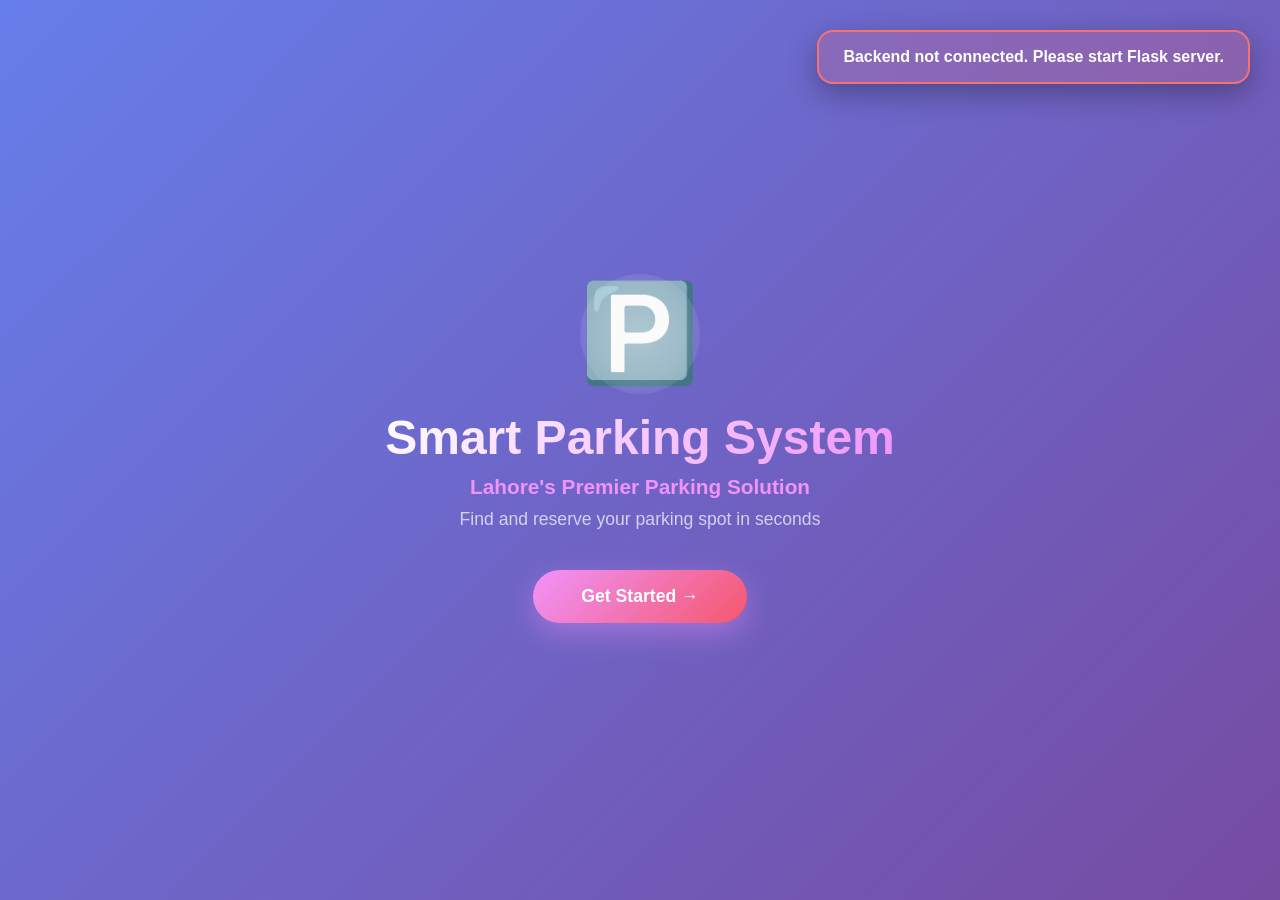
==== commit c930cd92: "Enhaned Welcome Screen" ====
--- a/frontend/index.html
+++ b/frontend/index.html
@@ -3,217 +3,147 @@
 <head>
     <meta charset="UTF-8">
     <meta name="viewport" content="width=device-width, initial-scale=1.0">
-    <title>🅿️ Smart Parking - Find Your Perfect Spot</title>
-    <link rel="preconnect" href="https://fonts.googleapis.com">
-    <link rel="preconnect" href="https://fonts.gstatic.com" crossorigin>
-    <link href="https://fonts.googleapis.com/css2?family=Poppins:wght@300;400;600;700;800&family=JetBrains+Mono:wght@400;600&display=swap" rel="stylesheet">
+    <title>Smart Parking System - Lahore</title>
     <link rel="stylesheet" href="css/style.css">
 </head>
 <body>
-    <!-- Floating Rollback Button (Always Visible) -->
-    <div class="floating-rollback" id="rollbackBtn" onclick="toggleRollbackMenu()">
-        <div class="rollback-icon">⏪</div>
-        <span class="rollback-text">Rollback</span>
-    </div>
-
-    <!-- Rollback Menu -->
-    <div class="rollback-menu hidden" id="rollbackMenu">
-        <div class="rollback-header">
-            <h3>🔄 Rollback Operations</h3>
-            <button class="close-btn" onclick="toggleRollbackMenu()">×</button>
-        </div>
-        <div class="rollback-body">
-            <p class="info-text">Undo last operations (LIFO Stack)</p>
-            <div class="rollback-input-group">
-                <input type="number" id="rollbackCount" value="1" min="1" max="10" class="input-field">
-                <span class="input-label">operations</span>
-            </div>
-            <button onclick="performRollback()" class="btn-rollback">⏪ Rollback</button>
-            <button onclick="viewStackHistory()" class="btn-secondary">📚 View History</button>
-            <div class="stack-info">
-                <span>Stack Size: <strong id="stackSizeDisplay">0</strong></span>
-            </div>
-        </div>
-    </div>
-
-    <!-- Live Updates Panel (Bottom Right) -->
-    <div class="live-panel" id="livePanel">
-        <div class="live-header" onclick="toggleLivePanel()">
-            <span class="live-indicator"></span>
-            <span>Live Updates</span>
-            <span class="toggle-arrow">▼</span>
-        </div>
-        <div class="live-content" id="liveContent">
-            <div class="live-stat">
-                <span>Active:</span>
-                <strong id="liveActive">0</strong>
-            </div>
-            <div class="live-stat">
-                <span>Queue:</span>
-                <strong id="liveQueue">0</strong>
-            </div>
-            <div class="live-stat">
-                <span>Completed:</span>
-                <strong id="liveCompleted">0</strong>
-            </div>
-        </div>
-    </div>
-
-    <!-- Step 1: Welcome Page -->
-    <section class="screen active" id="welcomeScreen">
-        <div class="animated-bg">
-            <div class="floating-car">🚗</div>
-            <div class="floating-car delay-1">🚙</div>
-            <div class="floating-car delay-2">🚕</div>
-        </div>
-        <div class="welcome-content">
-            <div class="logo-animation">
-                <div class="logo-circle">🅿️</div>
-            </div>
-            <h1 class="welcome-title">Smart Parking</h1>
-            <p class="welcome-subtitle">Find Your Perfect Parking Spot</p>
-            <div class="feature-tags">
-                <span class="tag">⚡ Real-time</span>
-                <span class="tag">🎯 Smart Allocation</span>
-                <span class="tag">📊 Live Tracking</span>
-            </div>
-            <div class="hero-stats">
-                <div class="stat-card">
-                    <div class="stat-number" id="availableSpots">-</div>
-                    <div class="stat-label">Available Spots</div>
-                </div>
-                <div class="stat-card">
-                    <div class="stat-number" id="todayParked">-</div>
-                    <div class="stat-label">Parked Today</div>
-                </div>
-            </div>
-            <button class="btn-cta" onclick="nextScreen('vehicleTypeScreen')">
-                Get Started <span class="arrow">→</span>
+    <!-- Animated Background -->
+    <div class="animated-bg">
+        <div class="car-animation car1"></div>
+        <div class="car-animation car2"></div>
+        <div class="car-animation car3"></div>
+    </div>
+
+    <!-- SCREEN 1: Welcome -->
+    <div id="screen-welcome" class="screen active">
+        <div class="welcome-container">
+            <div class="parking-icon">
+                <div class="icon-glow"></div>
+                🅿️
+            </div>
+            <h1 class="main-title">Smart Parking System</h1>
+            <p class="subtitle">Lahore's Premier Parking Solution</p>
+            <p class="tagline">Find and reserve your parking spot in seconds</p>
+            <button class="btn-primary" onclick="goToScreen('vehicle-type')">
+                Get Started →
             </button>
         </div>
-    </section>
-
-    <!-- Step 2: Select Vehicle Type -->
-    <section class="screen" id="vehicleTypeScreen">
-        <div class="screen-header">
-            <div class="step-indicator">Step 1 of 6</div>
-            <h2>Select Your Vehicle Type</h2>
-            <p>Choose your vehicle category</p>
-        </div>
-        <div class="vehicle-type-grid">
-            <div class="vehicle-card" onclick="selectVehicleType('Car', '🚗')">
-                <div class="vehicle-icon">🚗</div>
-                <h3>Car</h3>
-                <p>Standard vehicle</p>
-            </div>
-            <div class="vehicle-card" onclick="selectVehicleType('SUV', '🚙')">
-                <div class="vehicle-icon">🚙</div>
-                <h3>SUV</h3>
-                <p>Large vehicle</p>
-            </div>
-            <div class="vehicle-card" onclick="selectVehicleType('Van', '🚐')">
-                <div class="vehicle-icon">🚐</div>
-                <h3>Van</h3>
-                <p>Commercial</p>
-            </div>
-            <div class="vehicle-card" onclick="selectVehicleType('Motorcycle', '🏍️')">
-                <div class="vehicle-icon">🏍️</div>
-                <h3>Motorcycle</h3>
-                <p>Two-wheeler</p>
-            </div>
-        </div>
-        <button class="btn-back" onclick="prevScreen('welcomeScreen')">← Back</button>
-    </section>
-
-    <!-- Step 3: Register Vehicle (Animated ID Card) -->
-    <section class="screen" id="registerScreen">
-        <div class="screen-header">
-            <div class="step-indicator">Step 2 of 6</div>
-            <h2>Register Your Vehicle</h2>
-            <p>Enter your vehicle details</p>
-        </div>
-        <div class="id-card-container">
-            <div class="id-card">
-                <div class="id-card-header">
-                    <span class="id-chip">💳</span>
-                    <span class="vehicle-type-display" id="vehicleTypeDisplay">🚗</span>
-                </div>
-                <div class="id-card-body">
-                    <div class="form-group">
-                        <label>Vehicle Number</label>
-                        <input type="text" id="vehicleNumber" placeholder="e.g., LHE-1234" 
-                               class="input-field" oninput="updateIDCard()">
-                    </div>
-                    <div class="form-group">
-                        <label>Owner Name</label>
-                        <input type="text" id="ownerName" placeholder="Your name" 
-                               class="input-field" oninput="updateIDCard()">
-                    </div>
-                    <div class="form-group">
-                        <label>Preferred Zone</label>
-                        <select id="preferredZone" class="input-field" onchange="updateIDCard()">
-                            <option value="">Select Zone</option>
-                            <option value="ZONE_A">Downtown</option>
-                            <option value="ZONE_B">Uptown</option>
-                            <option value="ZONE_C">Suburbs</option>
-                            <option value="ZONE_D">Industrial</option>
-                        </select>
-                    </div>
-                </div>
-                <div class="id-card-footer">
-                    <div class="preview-info">
-                        <div><strong id="previewNumber">---</strong></div>
-                        <div><small id="previewName">---</small></div>
-                    </div>
-                </div>
-            </div>
-        </div>
-        <div class="button-group">
-            <button class="btn-back" onclick="prevScreen('vehicleTypeScreen')">← Back</button>
-            <button class="btn-continue" onclick="submitRegistration()">Register →</button>
-        </div>
-    </section>
-
-    <!-- Step 4: Select Zone (Animated Flying Zones) -->
-    <section class="screen" id="zoneScreen">
-        <div class="screen-header">
-            <div class="step-indicator">Step 3 of 6</div>
-            <h2>Choose Your Zone</h2>
-            <p>Select the area closest to your destination</p>
-        </div>
-        <div class="zones-container">
-            <div class="zone-background">
-                <div class="zone-particle"></div>
-                <div class="zone-particle"></div>
-                <div class="zone-particle"></div>
-            </div>
-            <div class="zone-grid" id="zoneGrid">
-                <!-- Zones loaded dynamically -->
-            </div>
-        </div>
-        <button class="btn-back" onclick="prevScreen('registerScreen')">← Back</button>
-    </section>
-
-    <!-- Step 5: Choose Parking Spot -->
-    <section class="screen" id="spotScreen">
-        <div class="screen-header">
-            <div class="step-indicator">Step 4 of 6</div>
-            <h2>Choose Your Spot</h2>
-            <p class="zone-name-display" id="selectedZoneName">Parking Area</p>
-        </div>
-        <div class="parking-container">
-            <div class="parking-entrance">
-                <div class="entrance-sign">ENTRANCE ↓</div>
-            </div>
-            <div class="parking-lot">
-                <div class="parking-grid" id="parkingGrid">
-                    <!-- Parking spots loaded dynamically -->
-                </div>
-                <div class="animated-vehicle" id="animatedVehicle">
-                    <span id="vehicleEmoji">🚗</span>
-                </div>
-            </div>
-            <div class="spot-legend">
+    </div>
+
+    <!-- SCREEN 2: Select Vehicle Type -->
+    <div id="screen-vehicle-type" class="screen">
+        <div class="step-indicator">Step 1 of 4</div>
+        <button class="btn-back" onclick="goToScreen('welcome')">← Back</button>
+        
+        <div class="screen-container">
+            <h2 class="screen-title">Select Vehicle Type</h2>
+            
+            <div class="vehicle-grid">
+                <div class="vehicle-card" onclick="selectVehicleType('Sedan')">
+                    <div class="vehicle-icon">🚗</div>
+                    <h3>Sedan</h3>
+                    <p>Compact & Standard</p>
+                </div>
+                
+                <div class="vehicle-card" onclick="selectVehicleType('SUV')">
+                    <div class="vehicle-icon">🚙</div>
+                    <h3>SUV</h3>
+                    <p>Sport Utility Vehicle</p>
+                </div>
+                
+                <div class="vehicle-card" onclick="selectVehicleType('Hatchback')">
+                    <div class="vehicle-icon">🚕</div>
+                    <h3>Hatchback</h3>
+                    <p>Small & Efficient</p>
+                </div>
+                
+                <div class="vehicle-card" onclick="selectVehicleType('Truck')">
+                    <div class="vehicle-icon">🚚</div>
+                    <h3>Truck</h3>
+                    <p>Large Vehicle</p>
+                </div>
+            </div>
+        </div>
+    </div>
+
+    <!-- SCREEN 3: Enter Vehicle Details -->
+    <div id="screen-vehicle-details" class="screen">
+        <div class="step-indicator">Step 2 of 4</div>
+        <button class="btn-back" onclick="goToScreen('vehicle-type')">← Back</button>
+        
+        <div class="screen-container">
+            <h2 class="screen-title">Enter Vehicle Details</h2>
+            
+            <div class="floating-cards">
+                <div class="id-card"></div>
+                <div class="id-card"></div>
+                <div class="id-card"></div>
+            </div>
+            
+            <div class="form-container">
+                <div class="selected-vehicle-badge">
+                    <span>Selected Vehicle:</span>
+                    <span id="selectedVehicleType" class="vehicle-type-badge">Sedan</span>
+                </div>
+                
+                <div class="form-group">
+                    <label>Vehicle Registration Number</label>
+                    <input 
+                        type="text" 
+                        id="vehicleId" 
+                        placeholder="e.g., LHE-1234" 
+                        class="input-field"
+                        onkeyup="this.value = this.value.toUpperCase()"
+                    >
+                    <p class="input-hint">Enter your vehicle's license plate number</p>
+                </div>
+                
+                <button class="btn-primary" onclick="registerVehicle()">
+                    Continue →
+                </button>
+            </div>
+        </div>
+    </div>
+
+    <!-- SCREEN 4: Select Parking Zone -->
+    <div id="screen-zone-selection" class="screen">
+        <div class="step-indicator">Step 3 of 4</div>
+        <button class="btn-back" onclick="goToScreen('vehicle-details')">← Back</button>
+        
+        <div class="screen-container">
+            <h2 class="screen-title">Select Parking Zone</h2>
+            
+            <div class="vehicle-info-card">
+                <div class="info-row">
+                    <span>Vehicle:</span>
+                    <span id="vehicleInfoType">Sedan</span>
+                </div>
+                <div class="info-row">
+                    <span>ID:</span>
+                    <span id="vehicleInfoId">LHE345</span>
+                </div>
+            </div>
+            
+            <div class="zones-container" id="zonesContainer">
+                <!-- Zones will be loaded dynamically -->
+                <div class="loading-spinner">Loading zones...</div>
+            </div>
+        </div>
+    </div>
+
+    <!-- SCREEN 5: Choose Your Spot -->
+    <div id="screen-slot-selection" class="screen">
+        <div class="step-indicator">Step 4 of 4</div>
+        <button class="btn-back" onclick="goToScreen('zone-selection')">← Back</button>
+        
+        <div class="screen-container">
+            <h2 class="screen-title">Choose Your Spot</h2>
+            
+            <div class="zone-title-card" id="zoneTitleCard">
+                <h3>Defence Parking Area</h3>
+            </div>
+            
+            <div class="availability-legend">
                 <div class="legend-item">
                     <div class="legend-box available"></div>
                     <span>Available</span>
@@ -222,192 +152,158 @@
                     <div class="legend-box occupied"></div>
                     <span>Occupied</span>
                 </div>
-                <div class="legend-item">
-                    <div class="legend-box selected"></div>
-                    <span>Selected</span>
-                </div>
-            </div>
-        </div>
-        <div class="button-group">
-            <button class="btn-back" onclick="prevScreen('zoneScreen')">← Back</button>
-            <button class="btn-continue" id="confirmSpotBtn" disabled onclick="confirmSpot()">
-                Confirm Spot →
+            </div>
+            
+            <div class="slots-grid" id="slotsGrid">
+                <!-- Slots will be loaded dynamically -->
+            </div>
+        </div>
+    </div>
+
+    <!-- SCREEN 6: Parking Animation -->
+    <div id="screen-parking-animation" class="screen">
+        <div class="animation-container">
+            <div class="parking-car-animation">
+                🚗
+            </div>
+            <h2 class="animation-text">Parking your vehicle...</h2>
+            <div class="loading-dots">
+                <span></span>
+                <span></span>
+                <span></span>
+            </div>
+        </div>
+    </div>
+
+    <!-- SCREEN 7: Parking Confirmed -->
+    <div id="screen-confirmation" class="screen">
+        <div class="confirmation-container">
+            <div class="success-icon">
+                <div class="checkmark-circle">
+                    <div class="checkmark"></div>
+                </div>
+            </div>
+            
+            <h2 class="confirmation-title">Parking Confirmed!</h2>
+            
+            <div class="ticket-card">
+                <div class="ticket-header">
+                    <h3>Parking Ticket</h3>
+                    <span class="ticket-id" id="ticketId">PRK-LHE-446903</span>
+                </div>
+                
+                <div class="ticket-details">
+                    <div class="ticket-row">
+                        <span class="ticket-label">Vehicle Type</span>
+                        <span class="ticket-value" id="ticketVehicleType">Sedan</span>
+                    </div>
+                    <div class="ticket-row">
+                        <span class="ticket-label">Registration</span>
+                        <span class="ticket-value" id="ticketRegistration">LHE345</span>
+                    </div>
+                    <div class="ticket-row">
+                        <span class="ticket-label">Zone</span>
+                        <span class="ticket-value" id="ticketZone">Defence</span>
+                    </div>
+                    <div class="ticket-row">
+                        <span class="ticket-label">Slot Number</span>
+                        <span class="ticket-value" id="ticketSlot">Slot 1</span>
+                    </div>
+                    <div class="ticket-row">
+                        <span class="ticket-label">Check-in Time</span>
+                        <span class="ticket-value" id="ticketTime">Jan 31, 2025, 3:17 PM</span>
+                    </div>
+                </div>
+            </div>
+            
+            <div class="confirmation-actions">
+                <button class="btn-secondary" onclick="leaveParkingConfirm()">
+                    Leave Parking
+                </button>
+                <button class="btn-primary" onclick="goToScreen('welcome')">
+                    Done
+                </button>
+            </div>
+        </div>
+    </div>
+
+    <!-- Modal: Leave Parking Confirmation -->
+    <div id="modal-leave-parking" class="modal">
+        <div class="modal-content">
+            <h3>Leave Parking?</h3>
+            <p>Are you sure you want to end your parking session and free the slot?</p>
+            <div class="modal-actions">
+                <button class="btn-secondary" onclick="closeModal()">No, Keep It</button>
+                <button class="btn-danger" onclick="leaveParking()">Yes, Leave</button>
+            </div>
+        </div>
+    </div>
+
+    <!-- SCREEN: Leave Parking Animation -->
+    <div id="screen-leave-animation" class="screen">
+        <div class="animation-container">
+            <div class="leaving-car-animation">
+                🚗
+            </div>
+            <h2 class="animation-text">Releasing parking spot...</h2>
+            <div class="loading-dots">
+                <span></span>
+                <span></span>
+                <span></span>
+            </div>
+        </div>
+    </div>
+
+    <!-- SCREEN: Leave Success -->
+    <div id="screen-leave-success" class="screen">
+        <div class="confirmation-container">
+            <div class="success-icon">
+                <div class="checkmark-circle green">
+                    <div class="checkmark"></div>
+                </div>
+            </div>
+            
+            <h2 class="confirmation-title">Parking Ended!</h2>
+            
+            <div class="ticket-card">
+                <div class="ticket-header">
+                    <h3>Session Summary</h3>
+                </div>
+                
+                <div class="ticket-details">
+                    <div class="ticket-row">
+                        <span class="ticket-label">Vehicle</span>
+                        <span class="ticket-value" id="leaveVehicleId">LHE-1234</span>
+                    </div>
+                    <div class="ticket-row">
+                        <span class="ticket-label">Zone</span>
+                        <span class="ticket-value" id="leaveZone">Defence</span>
+                    </div>
+                    <div class="ticket-row">
+                        <span class="ticket-label">Slot</span>
+                        <span class="ticket-value" id="leaveSlot">Slot 1</span>
+                    </div>
+                    <div class="ticket-row">
+                        <span class="ticket-label">Status</span>
+                        <span class="ticket-value status-released">Released ✓</span>
+                    </div>
+                </div>
+            </div>
+            
+            <button class="btn-primary" onclick="resetApp()">
+                Back to Home
             </button>
         </div>
-    </section>
-
-    <!-- Step 6: Success + State Machine + Live Tracking -->
-    <section class="screen" id="successScreen">
-        <div class="success-animation">
-            <div class="check-circle">
-                <svg class="checkmark" viewBox="0 0 52 52">
-                    <circle class="checkmark-circle" cx="26" cy="26" r="25" fill="none"/>
-                    <path class="checkmark-check" fill="none" d="M14.1 27.2l7.1 7.2 16.7-16.8"/>
-                </svg>
-            </div>
-        </div>
-        <h1 class="success-title">Parking Reserved!</h1>
-        <p class="success-subtitle">You're all set to park</p>
-
-        <!-- Parking Ticket -->
-        <div class="ticket">
-            <div class="ticket-header">
-                <h3>🎫 Parking Ticket</h3>
-                <div class="ticket-id" id="ticketId">---</div>
-            </div>
-            <div class="ticket-body">
-                <div class="ticket-row">
-                    <span>Vehicle:</span>
-                    <strong id="ticketVehicle">---</strong>
-                </div>
-                <div class="ticket-row">
-                    <span>Zone:</span>
-                    <strong id="ticketZone">---</strong>
-                </div>
-                <div class="ticket-row">
-                    <span>Spot:</span>
-                    <strong id="ticketSpot">---</strong>
-                </div>
-                <div class="ticket-row">
-                    <span>Time:</span>
-                    <strong id="ticketTime">---</strong>
-                </div>
-            </div>
-            <div class="ticket-qr">
-                <div class="qr-code">📱</div>
-            </div>
-        </div>
-
-        <!-- State Machine Lifecycle -->
-        <div class="state-machine">
-            <h3>Journey Status</h3>
-            <div class="journey-track">
-                <div class="journey-step completed" id="stepRequested">
-                    <div class="step-circle">1</div>
-                    <div class="step-label">Reserved</div>
-                </div>
-                <div class="journey-line"></div>
-                <div class="journey-step active" id="stepAllocated">
-                    <div class="step-circle">2</div>
-                    <div class="step-label">Confirmed</div>
-                </div>
-                <div class="journey-line"></div>
-                <div class="journey-step" id="stepOccupied">
-                    <div class="step-circle">3</div>
-                    <div class="step-label">Parked</div>
-                </div>
-                <div class="journey-line"></div>
-                <div class="journey-step" id="stepReleased">
-                    <div class="step-circle">4</div>
-                    <div class="step-label">Complete</div>
-                </div>
-            </div>
-        </div>
-
-        <!-- Live Status Panel -->
-        <div class="status-panel">
-            <div class="status-header">
-                <span class="status-badge" id="statusBadge">CONFIRMED</span>
-                <span class="status-timer" id="statusTimer">0 min</span>
-            </div>
-            <div class="status-actions">
-                <button class="btn-action" id="btnOccupy" onclick="markOccupied()">
-                    🔑 I've Parked
-                </button>
-                <button class="btn-action hidden" id="btnRelease" onclick="markReleased()">
-                    🚪 I'm Leaving
-                </button>
-                <button class="btn-action btn-cancel" onclick="cancelParking()">
-                    ❌ Cancel
-                </button>
-            </div>
-        </div>
-
-        <button class="btn-continue" onclick="nextScreen('analyticsScreen')">
-            View Analytics →
-        </button>
-    </section>
-
-    <!-- Step 7: Analytics Dashboard -->
-    <section class="screen" id="analyticsScreen">
-        <div class="screen-header">
-            <h2>📊 Analytics Dashboard</h2>
-            <p>System overview and statistics</p>
-        </div>
-        <div class="analytics-grid">
-            <div class="analytics-card">
-                <div class="card-icon">📝</div>
-                <div class="card-value" id="analyticsTotal">0</div>
-                <div class="card-label">Total Requests</div>
-            </div>
-            <div class="analytics-card">
-                <div class="card-icon">✅</div>
-                <div class="card-value" id="analyticsCompleted">0</div>
-                <div class="card-label">Completed</div>
-            </div>
-            <div class="analytics-card">
-                <div class="card-icon">❌</div>
-                <div class="card-value" id="analyticsCancelled">0</div>
-                <div class="card-label">Cancelled</div>
-            </div>
-            <div class="analytics-card">
-                <div class="card-icon">⏱️</div>
-                <div class="card-value" id="analyticsAvgTime">0</div>
-                <div class="card-label">Avg Duration (min)</div>
-            </div>
-        </div>
-
-        <!-- Zone Utilization -->
-        <div class="zone-utilization">
-            <h3>Zone Utilization</h3>
-            <div class="utilization-bars" id="utilizationBars">
-                <!-- Loaded dynamically -->
-            </div>
-        </div>
-
-        <!-- Live Requests Table -->
-        <div class="live-requests">
-            <h3>🔴 Live Requests</h3>
-            <div class="requests-table" id="requestsTable">
-                <!-- Loaded dynamically -->
-            </div>
-        </div>
-
-        <div class="button-group">
-            <button class="btn-secondary" onclick="prevScreen('successScreen')">← Back</button>
-            <button class="btn-cta" onclick="startNewBooking()">
-                New Booking
-            </button>
-        </div>
-    </section>
+    </div>
 
     <!-- Notification Toast -->
-    <div class="notification" id="notification">
-        <span class="notification-icon">ℹ️</span>
-        <span class="notification-text"></span>
-    </div>
+    <div id="notification" class="notification"></div>
 
     <!-- Loading Overlay -->
-    <div class="loading-overlay hidden" id="loadingOverlay">
-        <div class="loader">
-            <div class="car-loader">🚗</div>
-            <p>Loading...</p>
-        </div>
-    </div>
-
-    <!-- Stack History Modal -->
-    <div class="modal hidden" id="stackModal">
-        <div class="modal-content">
-            <div class="modal-header">
-                <h3>📚 Stack History (LIFO)</h3>
-                <button class="close-btn" onclick="closeStackModal()">×</button>
-            </div>
-            <div class="modal-body" id="stackHistoryContent">
-                <!-- Loaded dynamically -->
-            </div>
-        </div>
+    <div id="loading-overlay" class="loading-overlay">
+        <div class="spinner"></div>
     </div>
 
     <script src="js/script.js"></script>
 </body>
-</html>+</html>
--- a/frontend/css/style.css
+++ b/frontend/css/style.css
@@ -1,580 +1,1101 @@
-** {
+/* ========================================
+   SMART PARKING SYSTEM - MODERN UI
+   Design: Glassmorphism with Animations
+   ======================================== */
+
+* {
     margin: 0;
     padding: 0;
     box-sizing: border-box;
 }
 
+:root {
+    /* Color Palette */
+    --primary-color: #667eea;
+    --secondary-color: #764ba2;
+    --accent-color: #f093fb;
+    --success-color: #4ade80;
+    --danger-color: #f87171;
+    --warning-color: #fbbf24;
+    
+    /* Glassmorphism */
+    --glass-bg: rgba(255, 255, 255, 0.1);
+    --glass-border: rgba(255, 255, 255, 0.2);
+    --glass-shadow: rgba(0, 0, 0, 0.1);
+    
+    /* Text */
+    --text-light: #ffffff;
+    --text-muted: rgba(255, 255, 255, 0.7);
+    --text-dark: #1e293b;
+}
+
 body {
-    font-family: -apple-system, BlinkMacSystemFont, 'Segoe UI', Roboto, sans-serif;
-    background: #f7fafc;
-    color: #2d3748;
-}
-
-.hidden {
-    display: none !important;
-}
-
-/* Hero Section */
-.hero-section {
+    font-family: 'Segoe UI', Tahoma, Geneva, Verdana, sans-serif;
+    background: linear-gradient(135deg, #667eea 0%, #764ba2 100%);
     min-height: 100vh;
+    color: var(--text-light);
+    overflow-x: hidden;
+    position: relative;
+}
+
+/* ========================================
+   ANIMATED BACKGROUND
+   ======================================== */
+
+.animated-bg {
+    position: fixed;
+    top: 0;
+    left: 0;
+    width: 100%;
+    height: 100%;
+    pointer-events: none;
+    z-index: 0;
+    overflow: hidden;
+}
+
+.car-animation {
+    position: absolute;
+    font-size: 5rem;
+    animation: driveCar 15s linear infinite;
+    opacity: 0.7;
+}
+
+.car1 {
+    top: 20%;
+    animation-delay: 0s;
+}
+
+.car2 {
+    top: 50%;
+    animation-delay: 5s;
+}
+
+.car3 {
+    top: 75%;
+    animation-delay: 10s;
+}
+
+@keyframes driveCar {
+    0% {
+        left: -100px;
+        transform: scale(1);
+    }
+    50% {
+        transform: scale(1.2);
+    }
+    100% {
+        left: calc(100% + 100px);
+        transform: scale(1);
+    }
+}
+
+/* ========================================
+   SCREEN MANAGEMENT
+   ======================================== */
+
+.screen {
+    position: fixed;
+    top: 0;
+    left: 0;
+    width: 100%;
+    height: 100%;
     display: flex;
     align-items: center;
     justify-content: center;
-    background: linear-gradient(135deg, #667eea 0%, #764ba2 100%);
+    opacity: 0;
+    pointer-events: none;
+    transition: opacity 0.5s ease, transform 0.5s ease;
+    transform: scale(0.9);
+    z-index: 10;
+    padding: 20px;
+}
+
+.screen.active {
+    opacity: 1;
+    pointer-events: all;
+    transform: scale(1);
+}
+
+.screen-container {
+    width: 100%;
+    max-width: 700px;
+    background: var(--glass-bg);
+    backdrop-filter: blur(20px);
+    border: 1px solid var(--glass-border);
+    border-radius: 24px;
+    padding: 40px;
+    box-shadow: 0 8px 32px var(--glass-shadow);
+    animation: slideUp 0.6s ease;
+}
+
+@keyframes slideUp {
+    from {
+        opacity: 0;
+        transform: translateY(50px);
+    }
+    to {
+        opacity: 1;
+        transform: translateY(0);
+    }
+}
+
+/* ========================================
+   STEP INDICATOR & BACK BUTTON
+   ======================================== */
+
+.step-indicator {
+    position: fixed;
+    top: 30px;
+    left: 50%;
+    transform: translateX(-50%);
+    background: var(--glass-bg);
+    backdrop-filter: blur(20px);
+    padding: 10px 24px;
+    border-radius: 20px;
+    border: 1px solid var(--glass-border);
+    font-size: 0.9rem;
+    font-weight: 600;
+    z-index: 100;
+}
+
+.btn-back {
+    position: fixed;
+    top: 30px;
+    left: 30px;
+    background: var(--glass-bg);
+    backdrop-filter: blur(20px);
+    border: 1px solid var(--glass-border);
+    color: var(--text-light);
+    padding: 10px 20px;
+    border-radius: 12px;
+    cursor: pointer;
+    font-size: 0.95rem;
+    font-weight: 600;
+    transition: all 0.3s ease;
+    z-index: 100;
+}
+
+.btn-back:hover {
+    background: rgba(255, 255, 255, 0.2);
+    transform: translateX(-5px);
+}
+
+/* ========================================
+   SCREEN 1: WELCOME
+   ======================================== */
+
+.welcome-container {
+    text-align: center;
+    animation: fadeIn 1s ease;
+}
+
+.parking-icon {
+    position: relative;
+    font-size: 6rem;
+    margin-bottom: 20px;
+    display: inline-block;
+    animation: bounce 2s ease infinite;
+}
+
+.icon-glow {
+    position: absolute;
+    top: 50%;
+    left: 50%;
+    transform: translate(-50%, -50%);
+    width: 120px;
+    height: 120px;
+    background: radial-gradient(circle, rgba(255, 255, 255, 0.3), transparent);
+    border-radius: 50%;
+    animation: pulse 2s ease infinite;
+}
+
+@keyframes bounce {
+    0%, 100% { transform: translateY(0); }
+    50% { transform: translateY(-20px); }
+}
+
+@keyframes pulse {
+    0%, 100% { transform: translate(-50%, -50%) scale(1); opacity: 0.5; }
+    50% { transform: translate(-50%, -50%) scale(1.2); opacity: 0.8; }
+}
+
+@keyframes fadeIn {
+    from { opacity: 0; transform: scale(0.8); }
+    to { opacity: 1; transform: scale(1); }
+}
+
+.main-title {
+    font-size: 3rem;
+    font-weight: 700;
+    margin-bottom: 10px;
+    background: linear-gradient(135deg, #ffffff, #f093fb);
+    -webkit-background-clip: text;
+    -webkit-text-fill-color: transparent;
+    background-clip: text;
+}
+
+.subtitle {
+    font-size: 1.3rem;
+    color: var(--accent-color);
+    margin-bottom: 10px;
+    font-weight: 600;
+}
+
+.tagline {
+    font-size: 1.1rem;
+    color: var(--text-muted);
+    margin-bottom: 40px;
+}
+
+/* ========================================
+   BUTTONS
+   ======================================== */
+
+.btn-primary {
+    background: linear-gradient(135deg, #f093fb, #f5576c);
+    color: white;
+    border: none;
+    padding: 16px 48px;
+    font-size: 1.1rem;
+    font-weight: 600;
+    border-radius: 50px;
+    cursor: pointer;
+    transition: all 0.3s ease;
+    box-shadow: 0 10px 30px rgba(240, 147, 251, 0.4);
+}
+
+.btn-primary:hover {
+    transform: translateY(-3px);
+    box-shadow: 0 15px 40px rgba(240, 147, 251, 0.6);
+}
+
+.btn-secondary {
+    background: var(--glass-bg);
+    backdrop-filter: blur(20px);
+    border: 2px solid var(--glass-border);
+    color: var(--text-light);
+    padding: 14px 32px;
+    font-size: 1rem;
+    font-weight: 600;
+    border-radius: 50px;
+    cursor: pointer;
+    transition: all 0.3s ease;
+}
+
+.btn-secondary:hover {
+    background: rgba(255, 255, 255, 0.2);
+    transform: translateY(-2px);
+}
+
+.btn-danger {
+    background: linear-gradient(135deg, #f87171, #dc2626);
+    color: white;
+    border: none;
+    padding: 14px 32px;
+    font-size: 1rem;
+    font-weight: 600;
+    border-radius: 50px;
+    cursor: pointer;
+    transition: all 0.3s ease;
+}
+
+.btn-danger:hover {
+    transform: translateY(-2px);
+    box-shadow: 0 10px 30px rgba(248, 113, 113, 0.4);
+}
+
+/* ========================================
+   SCREEN 2: VEHICLE TYPE
+   ======================================== */
+
+.screen-title {
+    font-size: 2rem;
+    font-weight: 700;
+    text-align: center;
+    margin-bottom: 40px;
+}
+
+.vehicle-grid {
+    display: grid;
+    grid-template-columns: repeat(auto-fit, minmax(140px, 1fr));
+    gap: 20px;
+}
+
+.vehicle-card {
+    background: var(--glass-bg);
+    backdrop-filter: blur(20px);
+    border: 2px solid var(--glass-border);
+    border-radius: 20px;
+    padding: 30px 20px;
+    text-align: center;
+    cursor: pointer;
+    transition: all 0.3s ease;
+}
+
+.vehicle-card:hover {
+    background: rgba(255, 255, 255, 0.2);
+    border-color: rgba(255, 255, 255, 0.4);
+    transform: translateY(-10px) scale(1.05);
+    box-shadow: 0 15px 40px rgba(0, 0, 0, 0.2);
+}
+
+.vehicle-icon {
+    font-size: 3.5rem;
+    margin-bottom: 15px;
+    animation: float 3s ease infinite;
+}
+
+@keyframes float {
+    0%, 100% { transform: translateY(0); }
+    50% { transform: translateY(-10px); }
+}
+
+.vehicle-card h3 {
+    font-size: 1.2rem;
+    margin-bottom: 8px;
+}
+
+.vehicle-card p {
+    font-size: 0.9rem;
+    color: var(--text-muted);
+}
+
+/* ========================================
+   SCREEN 3: VEHICLE DETAILS
+   ======================================== */
+
+.floating-cards {
+    position: absolute;
+    top: 0;
+    left: 0;
+    width: 100%;
+    height: 100%;
+    pointer-events: none;
+    overflow: hidden;
+}
+
+.id-card {
+    position: absolute;
+    width: 80px;
+    height: 50px;
+    background: var(--glass-bg);
+    backdrop-filter: blur(10px);
+    border: 1px solid var(--glass-border);
+    border-radius: 8px;
+    animation: floatCard 8s ease infinite;
+}
+
+.id-card:nth-child(1) {
+    top: 20%;
+    left: 10%;
+    animation-delay: 0s;
+}
+
+.id-card:nth-child(2) {
+    top: 60%;
+    right: 15%;
+    animation-delay: 2s;
+}
+
+.id-card:nth-child(3) {
+    top: 40%;
+    left: 80%;
+    animation-delay: 4s;
+}
+
+@keyframes floatCard {
+    0%, 100% { transform: translateY(0) rotate(0deg); opacity: 0.3; }
+    25% { transform: translateY(-20px) rotate(5deg); opacity: 0.6; }
+    50% { transform: translateY(-40px) rotate(-5deg); opacity: 0.4; }
+    75% { transform: translateY(-20px) rotate(5deg); opacity: 0.6; }
+}
+
+.form-container {
+    position: relative;
+    z-index: 10;
+}
+
+.selected-vehicle-badge {
+    background: linear-gradient(135deg, #f093fb, #f5576c);
+    padding: 12px 24px;
+    border-radius: 50px;
+    display: flex;
+    justify-content: space-between;
+    align-items: center;
+    margin-bottom: 30px;
+    font-weight: 600;
+}
+
+.vehicle-type-badge {
+    background: rgba(255, 255, 255, 0.3);
+    padding: 6px 16px;
+    border-radius: 20px;
+    font-size: 0.9rem;
+}
+
+.form-group {
+    margin-bottom: 30px;
+}
+
+.form-group label {
+    display: block;
+    font-size: 1rem;
+    font-weight: 600;
+    margin-bottom: 12px;
+}
+
+.input-field {
+    width: 100%;
+    padding: 16px 20px;
+    font-size: 1.1rem;
+    background: var(--glass-bg);
+    backdrop-filter: blur(20px);
+    border: 2px solid var(--glass-border);
+    border-radius: 16px;
+    color: var(--text-light);
+    transition: all 0.3s ease;
+}
+
+.input-field::placeholder {
+    color: var(--text-muted);
+}
+
+.input-field:focus {
+    outline: none;
+    border-color: rgba(255, 255, 255, 0.5);
+    background: rgba(255, 255, 255, 0.15);
+}
+
+.input-hint {
+    font-size: 0.85rem;
+    color: var(--text-muted);
+    margin-top: 8px;
+}
+
+/* ========================================
+   SCREEN 4: ZONE SELECTION
+   ======================================== */
+
+.vehicle-info-card {
+    background: var(--glass-bg);
+    backdrop-filter: blur(20px);
+    border: 1px solid var(--glass-border);
+    border-radius: 16px;
+    padding: 20px;
+    margin-bottom: 30px;
+}
+
+.info-row {
+    display: flex;
+    justify-content: space-between;
+    padding: 8px 0;
+    font-size: 1rem;
+}
+
+.info-row span:first-child {
+    color: var(--text-muted);
+}
+
+.info-row span:last-child {
+    font-weight: 600;
+}
+
+.zones-container {
+    display: grid;
+    gap: 20px;
+}
+
+.zone-card {
+    background: var(--glass-bg);
+    backdrop-filter: blur(20px);
+    border: 2px solid var(--glass-border);
+    border-radius: 20px;
+    padding: 24px;
+    cursor: pointer;
+    transition: all 0.3s ease;
     position: relative;
     overflow: hidden;
 }
 
-.hero-content {
+.zone-card::before {
+    content: '';
+    position: absolute;
+    top: 0;
+    left: -100%;
+    width: 100%;
+    height: 100%;
+    background: linear-gradient(90deg, transparent, rgba(255, 255, 255, 0.2), transparent);
+    transition: left 0.5s ease;
+}
+
+.zone-card:hover::before {
+    left: 100%;
+}
+
+.zone-card:hover {
+    background: rgba(255, 255, 255, 0.2);
+    border-color: rgba(255, 255, 255, 0.4);
+    transform: translateX(10px);
+    box-shadow: 0 10px 40px rgba(0, 0, 0, 0.2);
+}
+
+.zone-header {
+    display: flex;
+    justify-content: space-between;
+    align-items: center;
+    margin-bottom: 12px;
+}
+
+.zone-name {
+    font-size: 1.5rem;
+    font-weight: 700;
+}
+
+.zone-availability {
+    background: rgba(74, 222, 128, 0.3);
+    color: var(--success-color);
+    padding: 6px 16px;
+    border-radius: 20px;
+    font-size: 0.9rem;
+    font-weight: 600;
+}
+
+.zone-details {
+    display: flex;
+    justify-content: space-between;
+    align-items: center;
+}
+
+.zone-location {
+    font-size: 0.95rem;
+    color: var(--text-muted);
+}
+
+.zone-price {
+    font-size: 1.3rem;
+    font-weight: 700;
+    color: var(--accent-color);
+}
+
+.loading-spinner {
     text-align: center;
-    color: white;
-    padding: 2rem;
-    max-width: 900px;
-    animation: fadeIn 0.8s ease;
-}
-
-@keyframes fadeIn {
-    from { opacity: 0; transform: translateY(20px); }
-    to { opacity: 1; transform: translateY(0); }
-}
-
-.hero-logo {
-    font-size: 5rem;
-    margin-bottom: 1rem;
-}
-
-.hero-title {
-    font-size: 4rem;
-    font-weight: 800;
-    margin-bottom: 1rem;
-}
-
-.hero-subtitle {
-    font-size: 1.8rem;
-    margin-bottom: 0.5rem;
-}
-
-.hero-tagline {
+    padding: 60px;
     font-size: 1.2rem;
-    opacity: 0.9;
-    margin-bottom: 3rem;
-}
-
-.hero-stats {
-    display: flex;
-    gap: 4rem;
+    color: var(--text-muted);
+}
+
+/* ========================================
+   SCREEN 5: SLOT SELECTION
+   ======================================== */
+
+.zone-title-card {
+    background: var(--glass-bg);
+    backdrop-filter: blur(20px);
+    border: 1px solid var(--glass-border);
+    border-radius: 16px;
+    padding: 20px;
+    margin-bottom: 20px;
+    text-align: center;
+}
+
+.zone-title-card h3 {
+    font-size: 1.5rem;
+    font-weight: 700;
+}
+
+.availability-legend {
+    display: flex;
     justify-content: center;
-    margin-bottom: 3rem;
-}
-
-.stat-item {
-    display: flex;
-    flex-direction: column;
+    gap: 30px;
+    margin-bottom: 30px;
+}
+
+.legend-item {
+    display: flex;
     align-items: center;
-}
-
-.stat-number {
-    font-size: 3.5rem;
-    font-weight: 700;
-}
-
-.stat-label {
-    font-size: 1rem;
-    opacity: 0.8;
-}
-
-.cta-button {
-    background: white;
-    color: #667eea;
-    padding: 1.5rem 4rem;
-    border: none;
-    border-radius: 50px;
-    font-size: 1.3rem;
-    font-weight: 600;
+    gap: 10px;
+}
+
+.legend-box {
+    width: 30px;
+    height: 30px;
+    border-radius: 8px;
+    border: 2px solid rgba(255, 255, 255, 0.3);
+}
+
+.legend-box.available {
+    background: rgba(74, 222, 128, 0.3);
+    border-color: var(--success-color);
+}
+
+.legend-box.occupied {
+    background: rgba(248, 113, 113, 0.3);
+    border-color: var(--danger-color);
+}
+
+.slots-grid {
+    display: grid;
+    grid-template-columns: repeat(auto-fill, minmax(140px, 1fr));
+    gap: 16px;
+    max-height: 400px;
+    overflow-y: auto;
+    padding: 10px;
+}
+
+.slot-card {
+    background: var(--glass-bg);
+    backdrop-filter: blur(20px);
+    border: 3px solid;
+    border-radius: 16px;
+    padding: 24px;
+    text-align: center;
     cursor: pointer;
     transition: all 0.3s ease;
-    box-shadow: 0 10px 30px rgba(0,0,0,0.2);
-}
-
-.cta-button:hover {
-    transform: translateY(-5px);
-    box-shadow: 0 15px 40px rgba(0,0,0,0.3);
-}
-
-/* Step Sections */
-.step-section {
-    min-height: 100vh;
-    display: flex;
-    align-items: center;
+    position: relative;
+}
+
+.slot-card.available {
+    border-color: var(--success-color);
+}
+
+.slot-card.occupied {
+    border-color: var(--danger-color);
+    cursor: not-allowed;
+    opacity: 0.6;
+}
+
+.slot-card.available:hover {
+    background: rgba(74, 222, 128, 0.2);
+    transform: scale(1.1);
+    box-shadow: 0 10px 30px rgba(74, 222, 128, 0.3);
+}
+
+.slot-icon {
+    font-size: 2.5rem;
+    margin-bottom: 10px;
+}
+
+.slot-number {
+    font-size: 1.1rem;
+    font-weight: 600;
+    margin-bottom: 5px;
+}
+
+.slot-status {
+    font-size: 0.85rem;
+    text-transform: uppercase;
+    font-weight: 600;
+}
+
+.slot-card.available .slot-status {
+    color: var(--success-color);
+}
+
+.slot-card.occupied .slot-status {
+    color: var(--danger-color);
+}
+
+/* ========================================
+   SCREEN 6: PARKING ANIMATION
+   ======================================== */
+
+.animation-container {
+    text-align: center;
+}
+
+.parking-car-animation {
+    font-size: 5rem;
+    margin-bottom: 30px;
+    animation: parkCar 2s ease infinite;
+}
+
+@keyframes parkCar {
+    0%, 100% { transform: translateX(-50px) scale(1); }
+    50% { transform: translateX(50px) scale(1.2); }
+}
+
+.leaving-car-animation {
+    font-size: 5rem;
+    margin-bottom: 30px;
+    animation: leaveCar 2s ease infinite;
+}
+
+@keyframes leaveCar {
+    0%, 100% { transform: translateX(50px) scale(1); }
+    50% { transform: translateX(-50px) scale(1.2); }
+}
+
+.animation-text {
+    font-size: 1.8rem;
+    font-weight: 600;
+    margin-bottom: 20px;
+}
+
+.loading-dots {
+    display: flex;
     justify-content: center;
-    padding: 2rem;
-}
-
-.step-container {
-    max-width: 900px;
-    width: 100%;
-    background: white;
-    padding: 3rem;
-    border-radius: 20px;
-    box-shadow: 0 10px 40px rgba(0,0,0,0.1);
-}
-
-.step-header {
-    text-align: center;
-    margin-bottom: 2rem;
-}
-
-.step-badge {
-    display: inline-block;
-    background: linear-gradient(135deg, #667eea, #764ba2);
-    color: white;
-    padding: 0.5rem 1.5rem;
-    border-radius: 20px;
-    font-size: 0.9rem;
-    font-weight: 600;
-    margin-bottom: 1rem;
-}
-
-.step-header h2 {
-    font-size: 2.5rem;
-    margin-bottom: 0.5rem;
-}
-
-.step-header p {
-    font-size: 1.1rem;
-    color: #718096;
-}
-
-.form-input {
-    width: 100%;
-    padding: 1.2rem;
-    border: 2px solid #e2e8f0;
-    border-radius: 12px;
-    font-size: 1.2rem;
-    margin-bottom: 1.5rem;
-    transition: all 0.3s;
-}
-
-.form-input:focus {
-    outline: none;
-    border-color: #667eea;
-    box-shadow: 0 0 0 3px rgba(102, 126, 234, 0.1);
-}
-
-.button-group {
-    display: flex;
-    gap: 1rem;
-    margin-top: 2rem;
-}
-
-.btn-back, .btn-continue {
-    padding: 1rem 2rem;
-    border: none;
-    border-radius: 12px;
-    font-size: 1rem;
-    font-weight: 600;
-    cursor: pointer;
-    transition: all 0.3s;
-}
-
-.btn-back {
-    background: white;
-    color: #2d3748;
-    border: 2px solid #e2e8f0;
-    flex: 1;
-}
-
-.btn-back:hover {
-    border-color: #667eea;
-    color: #667eea;
-}
-
-.btn-continue {
-    background: linear-gradient(135deg, #667eea, #764ba2);
-    color: white;
-    flex: 2;
-}
-
-.btn-continue:hover {
-    transform: translateY(-2px);
-    box-shadow: 0 5px 20px rgba(102, 126, 234, 0.4);
-}
-
-.btn-continue:disabled {
-    opacity: 0.5;
-    cursor: not-allowed;
-    transform: none;
-}
-
-/* Zone Grid */
-.zone-grid {
-    display: grid;
-    grid-template-columns: repeat(auto-fit, minmax(280px, 1fr));
-    gap: 1.5rem;
-    margin-bottom: 2rem;
-}
-
-.zone-card {
-    background: white;
-    padding: 1.5rem;
-    border-radius: 16px;
-    border: 2px solid #e2e8f0;
-    cursor: pointer;
-    transition: all 0.3s;
-}
-
-.zone-card:hover {
-    transform: translateY(-5px);
-    border-color: #667eea;
-    box-shadow: 0 10px 30px rgba(102, 126, 234, 0.2);
-}
-
-.zone-card h3 {
-    font-size: 1.5rem;
-    margin-bottom: 0.5rem;
-}
-
-.zone-card p {
-    color: #718096;
-    margin-bottom: 1rem;
-}
-
-.zone-availability {
-    display: inline-block;
-    padding: 0.4rem 1rem;
-    border-radius: 20px;
-    font-size: 0.9rem;
-    font-weight: 600;
-}
-
-.zone-availability.available {
-    background: rgba(72, 187, 120, 0.1);
-    color: #48bb78;
-}
-
-.zone-availability.full {
-    background: rgba(245, 101, 101, 0.1);
-    color: #f56565;
-}
-
-/* Parking Grid */
-.parking-area {
-    position: relative;
-    background: #f7fafc;
-    padding: 2rem;
-    border-radius: 16px;
-    margin-bottom: 2rem;
-}
-
-.parking-grid {
-    display: grid;
-    grid-template-columns: repeat(6, 1fr);
-    gap: 1rem;
-    position: relative;
-}
-
-.parking-spot {
-    aspect-ratio: 1;
-    border: 3px solid #cbd5e0;
-    border-radius: 10px;
-    display: flex;
-    flex-direction: column;
-    align-items: center;
-    justify-content: center;
-    cursor: pointer;
-    transition: all 0.3s;
-    background: white;
-    font-weight: 600;
-    font-size: 0.9rem;
-    color: #718096;
-}
-
-.parking-spot.available:hover {
-    border-color: #667eea;
-    background: rgba(102, 126, 234, 0.05);
-    transform: scale(1.05);
-}
-
-.parking-spot.occupied {
-    background: #edf2f7;
-    cursor: not-allowed;
-    font-size: 1.8rem;
-}
-
-.parking-spot.selected {
-    border-color: #48bb78;
-    background: rgba(72, 187, 120, 0.1);
-    border-width: 4px;
-}
-
-.animated-car {
-    position: absolute;
-    font-size: 2rem;
-    display: none;
-    transition: all 1.2s cubic-bezier(0.4, 0, 0.2, 1);
-    z-index: 10;
-}
-
-/* Confirmation */
+    gap: 10px;
+}
+
+.loading-dots span {
+    width: 12px;
+    height: 12px;
+    background: var(--text-light);
+    border-radius: 50%;
+    animation: dotPulse 1.4s ease infinite;
+}
+
+.loading-dots span:nth-child(2) {
+    animation-delay: 0.2s;
+}
+
+.loading-dots span:nth-child(3) {
+    animation-delay: 0.4s;
+}
+
+@keyframes dotPulse {
+    0%, 100% { transform: scale(1); opacity: 0.5; }
+    50% { transform: scale(1.5); opacity: 1; }
+}
+
+/* ========================================
+   SCREEN 7: CONFIRMATION
+   ======================================== */
+
 .confirmation-container {
     text-align: center;
     max-width: 500px;
     margin: 0 auto;
 }
 
-.success-circle {
+.success-icon {
+    margin-bottom: 30px;
+}
+
+.checkmark-circle {
     width: 100px;
     height: 100px;
+    background: rgba(74, 222, 128, 0.2);
+    border: 4px solid var(--success-color);
     border-radius: 50%;
-    background: linear-gradient(135deg, #48bb78, #38a169);
-    color: white;
-    font-size: 4rem;
+    margin: 0 auto;
     display: flex;
     align-items: center;
     justify-content: center;
-    margin: 0 auto 2rem;
-    animation: scaleIn 0.5s ease;
-}
-
-@keyframes scaleIn {
-    from { transform: scale(0); }
-    to { transform: scale(1); }
-}
-
-.confirmation-container h1 {
-    font-size: 2.5rem;
-    margin-bottom: 0.5rem;
-}
-
-.success-subtitle {
-    color: #718096;
-    font-size: 1.1rem;
-    margin-bottom: 2rem;
+    animation: scaleUp 0.6s ease;
+}
+
+.checkmark-circle.green {
+    background: rgba(74, 222, 128, 0.2);
+    border-color: var(--success-color);
+}
+
+@keyframes scaleUp {
+    0% { transform: scale(0); }
+    50% { transform: scale(1.2); }
+    100% { transform: scale(1); }
+}
+
+.checkmark {
+    width: 40px;
+    height: 20px;
+    border-left: 5px solid var(--success-color);
+    border-bottom: 5px solid var(--success-color);
+    transform: rotate(-45deg);
+    animation: drawCheck 0.5s ease 0.3s forwards;
+    opacity: 0;
+}
+
+@keyframes drawCheck {
+    to { opacity: 1; }
+}
+
+.confirmation-title {
+    font-size: 2rem;
+    font-weight: 700;
+    margin-bottom: 30px;
 }
 
 .ticket-card {
-    background: #f7fafc;
-    padding: 2rem;
-    border-radius: 16px;
-    margin-bottom: 2rem;
-}
-
-.ticket-card h3 {
-    margin-bottom: 1rem;
-    color: #667eea;
-}
-
-.ticket-info {
+    background: var(--glass-bg);
+    backdrop-filter: blur(20px);
+    border: 2px solid var(--glass-border);
+    border-radius: 20px;
+    padding: 30px;
+    margin-bottom: 30px;
     text-align: left;
 }
 
+.ticket-header {
+    display: flex;
+    justify-content: space-between;
+    align-items: center;
+    margin-bottom: 24px;
+    padding-bottom: 16px;
+    border-bottom: 2px dashed rgba(255, 255, 255, 0.3);
+}
+
+.ticket-header h3 {
+    font-size: 1.3rem;
+    font-weight: 700;
+}
+
+.ticket-id {
+    background: linear-gradient(135deg, #f093fb, #f5576c);
+    padding: 6px 16px;
+    border-radius: 20px;
+    font-size: 0.85rem;
+    font-weight: 600;
+}
+
+.ticket-details {
+    display: flex;
+    flex-direction: column;
+    gap: 16px;
+}
+
 .ticket-row {
     display: flex;
     justify-content: space-between;
-    padding: 0.8rem 0;
-    border-bottom: 1px solid #e2e8f0;
-}
-
-.ticket-row:last-child {
-    border-bottom: none;
-}
-
-.ticket-row span:first-child {
-    color: #718096;
-}
-
-.ticket-row span:last-child {
-    font-weight: 600;
-}
-
-/* Tracking */
-.tracking-container {
-    max-width: 800px;
-    margin: 0 auto;
-}
-
-.tracking-container h2 {
-    text-align: center;
-    margin-bottom: 3rem;
-}
-
-.journey-tracker {
+    align-items: center;
+}
+
+.ticket-label {
+    color: var(--text-muted);
+    font-size: 0.95rem;
+}
+
+.ticket-value {
+    font-weight: 600;
+    font-size: 1rem;
+}
+
+.status-released {
+    color: var(--success-color);
+}
+
+.confirmation-actions {
+    display: flex;
+    gap: 16px;
+    justify-content: center;
+}
+
+/* ========================================
+   MODAL
+   ======================================== */
+
+.modal {
+    position: fixed;
+    top: 0;
+    left: 0;
+    width: 100%;
+    height: 100%;
+    background: rgba(0, 0, 0, 0.7);
+    backdrop-filter: blur(10px);
     display: flex;
     align-items: center;
     justify-content: center;
-    margin-bottom: 3rem;
-    gap: 0;
-}
-
-.journey-step {
-    display: flex;
-    flex-direction: column;
-    align-items: center;
-    gap: 0.5rem;
-}
-
-.step-icon {
-    width: 70px;
-    height: 70px;
-    border-radius: 50%;
-    border: 4px solid #e2e8f0;
-    background: white;
+    z-index: 1000;
+    opacity: 0;
+    pointer-events: none;
+    transition: opacity 0.3s ease;
+}
+
+.modal.active {
+    opacity: 1;
+    pointer-events: all;
+}
+
+.modal-content {
+    background: var(--glass-bg);
+    backdrop-filter: blur(30px);
+    border: 2px solid var(--glass-border);
+    border-radius: 24px;
+    padding: 40px;
+    max-width: 450px;
+    width: 90%;
+    text-align: center;
+    animation: modalSlideUp 0.4s ease;
+}
+
+@keyframes modalSlideUp {
+    from {
+        opacity: 0;
+        transform: translateY(50px);
+    }
+    to {
+        opacity: 1;
+        transform: translateY(0);
+    }
+}
+
+.modal-content h3 {
+    font-size: 1.8rem;
+    margin-bottom: 16px;
+}
+
+.modal-content p {
+    font-size: 1.05rem;
+    color: var(--text-muted);
+    margin-bottom: 30px;
+    line-height: 1.6;
+}
+
+.modal-actions {
+    display: flex;
+    gap: 16px;
+    justify-content: center;
+}
+
+/* ========================================
+   NOTIFICATION TOAST
+   ======================================== */
+
+.notification {
+    position: fixed;
+    top: 30px;
+    right: 30px;
+    background: var(--glass-bg);
+    backdrop-filter: blur(20px);
+    border: 2px solid var(--glass-border);
+    border-radius: 16px;
+    padding: 16px 24px;
+    font-weight: 600;
+    box-shadow: 0 10px 30px rgba(0, 0, 0, 0.3);
+    z-index: 2000;
+    transform: translateX(400px);
+    transition: transform 0.4s ease;
+}
+
+.notification.show {
+    transform: translateX(0);
+}
+
+.notification.success {
+    border-color: var(--success-color);
+    background: rgba(74, 222, 128, 0.2);
+}
+
+.notification.error {
+    border-color: var(--danger-color);
+    background: rgba(248, 113, 113, 0.2);
+}
+
+/* ========================================
+   LOADING OVERLAY
+   ======================================== */
+
+.loading-overlay {
+    position: fixed;
+    top: 0;
+    left: 0;
+    width: 100%;
+    height: 100%;
+    background: rgba(0, 0, 0, 0.8);
+    backdrop-filter: blur(10px);
     display: flex;
     align-items: center;
     justify-content: center;
-    font-size: 2rem;
-    transition: all 0.3s;
-}
-
-.journey-step.active .step-icon {
-    border-color: #667eea;
-    background: linear-gradient(135deg, #667eea, #764ba2);
-    animation: pulse 2s infinite;
-}
-
-.journey-step.completed .step-icon {
-    border-color: #48bb78;
-    background: linear-gradient(135deg, #48bb78, #38a169);
-}
-
-@keyframes pulse {
-    0%, 100% { transform: scale(1); }
-    50% { transform: scale(1.05); }
-}
-
-.step-name {
-    font-size: 0.85rem;
-    font-weight: 600;
-    color: #718096;
-}
-
-.journey-step.active .step-name,
-.journey-step.completed .step-name {
-    color: #2d3748;
-}
-
-.journey-line {
+    z-index: 3000;
+    opacity: 0;
+    pointer-events: none;
+    transition: opacity 0.3s ease;
+}
+
+.loading-overlay.active {
+    opacity: 1;
+    pointer-events: all;
+}
+
+.spinner {
     width: 60px;
-    height: 4px;
-    background: #e2e8f0;
-    transition: all 0.3s;
-}
-
-.journey-step.completed + .journey-line {
-    background: linear-gradient(90deg, #48bb78, #38a169);
-}
-
-.status-card {
-    background: white;
-    padding: 2rem;
-    border-radius: 16px;
-    box-shadow: 0 5px 20px rgba(0,0,0,0.05);
-    margin-bottom: 2rem;
-}
-
-.status-current {
-    display: flex;
-    justify-content: space-between;
-    align-items: center;
-    padding-bottom: 1rem;
-    margin-bottom: 1rem;
-    border-bottom: 2px solid #e2e8f0;
-}
-
-.status-value {
-    background: linear-gradient(135deg, #667eea, #764ba2);
-    color: white;
-    padding: 0.5rem 1.5rem;
-    border-radius: 20px;
-    font-weight: 600;
-}
-
-.status-details {
-    display: flex;
-    flex-direction: column;
-    gap: 1rem;
-}
-
-.status-details div {
-    display: flex;
-    justify-content: space-between;
-}
-
-.status-details span:first-child {
-    color: #718096;
-}
-
-.status-details span:last-child {
-    font-weight: 600;
-}
-
-.action-buttons {
-    display: flex;
-    gap: 1rem;
-    flex-wrap: wrap;
-}
-
-.btn-action {
-    flex: 1;
-    min-width: 200px;
-    padding: 1rem 1.5rem;
-    border: none;
-    border-radius: 12px;
-    font-size: 1rem;
-    font-weight: 600;
-    cursor: pointer;
-    transition: all 0.3s;
-}
-
-.btn-occupy {
-    background: linear-gradient(135deg, #48bb78, #38a169);
-    color: white;
-}
-
-.btn-release {
-    background: linear-gradient(135deg, #667eea, #764ba2);
-    color: white;
-}
-
-.btn-cancel {
-    background: white;
-    color: #f56565;
-    border: 2px solid #f56565;
-}
-
-.btn-action:hover {
-    transform: translateY(-2px);
-    box-shadow: 0 5px 15px rgba(0,0,0,0.2);
-}
-
-/* Notification */
-.notification {
-    position: fixed;
-    top: 2rem;
-    right: 2rem;
-    background: white;
-    padding: 1rem 2rem;
-    border-radius: 12px;
-    box-shadow: 0 10px 30px rgba(0,0,0,0.2);
-    display: none;
-    z-index: 1000;
-    animation: slideIn 0.3s ease;
-}
-
-.notification.show {
-    display: block;
-}
-
-@keyframes slideIn {
-    from { transform: translateX(400px); opacity: 0; }
-    to { transform: translateX(0); opacity: 1; }
-}
-
-/* Responsive */
+    height: 60px;
+    border: 5px solid rgba(255, 255, 255, 0.2);
+    border-top-color: var(--text-light);
+    border-radius: 50%;
+    animation: spin 1s linear infinite;
+}
+
+@keyframes spin {
+    to { transform: rotate(360deg); }
+}
+
+/* ========================================
+   SCROLLBAR
+   ======================================== */
+
+.slots-grid::-webkit-scrollbar {
+    width: 8px;
+}
+
+.slots-grid::-webkit-scrollbar-track {
+    background: rgba(255, 255, 255, 0.1);
+    border-radius: 10px;
+}
+
+.slots-grid::-webkit-scrollbar-thumb {
+    background: rgba(255, 255, 255, 0.3);
+    border-radius: 10px;
+}
+
+.slots-grid::-webkit-scrollbar-thumb:hover {
+    background: rgba(255, 255, 255, 0.5);
+}
+
+/* ========================================
+   RESPONSIVE
+   ======================================== */
+
 @media (max-width: 768px) {
-    .hero-title { font-size: 2.5rem; }
-    .hero-stats { flex-direction: column; gap: 1.5rem; }
-    .parking-grid { grid-template-columns: repeat(3, 1fr); }
-    .journey-tracker { flex-direction: column; }
-    .journey-line { width: 4px; height: 40px; }
-}+    .main-title {
+        font-size: 2rem;
+    }
+    
+    .screen-container {
+        padding: 30px 20px;
+    }
+    
+    .vehicle-grid {
+        grid-template-columns: repeat(2, 1fr);
+    }
+    
+    .confirmation-actions {
+        flex-direction: column;
+    }
+    
+    .btn-primary,
+    .btn-secondary {
+        width: 100%;
+    }
+    
+    .step-indicator {
+        top: 20px;
+        font-size: 0.8rem;
+        padding: 8px 16px;
+    }
+    
+    .btn-back {
+        top: 20px;
+        left: 20px;
+        padding: 8px 16px;
+        font-size: 0.85rem;
+    }
+}
+
+@media (max-width: 480px) {
+    .main-title {
+        font-size: 1.5rem;
+    }
+    
+    .parking-icon {
+        font-size: 4rem;
+    }
+    
+    .vehicle-grid {
+        grid-template-columns: 1fr;
+    }
+    
+    .slots-grid {
+        grid-template-columns: repeat(2, 1fr);
+    }
+}
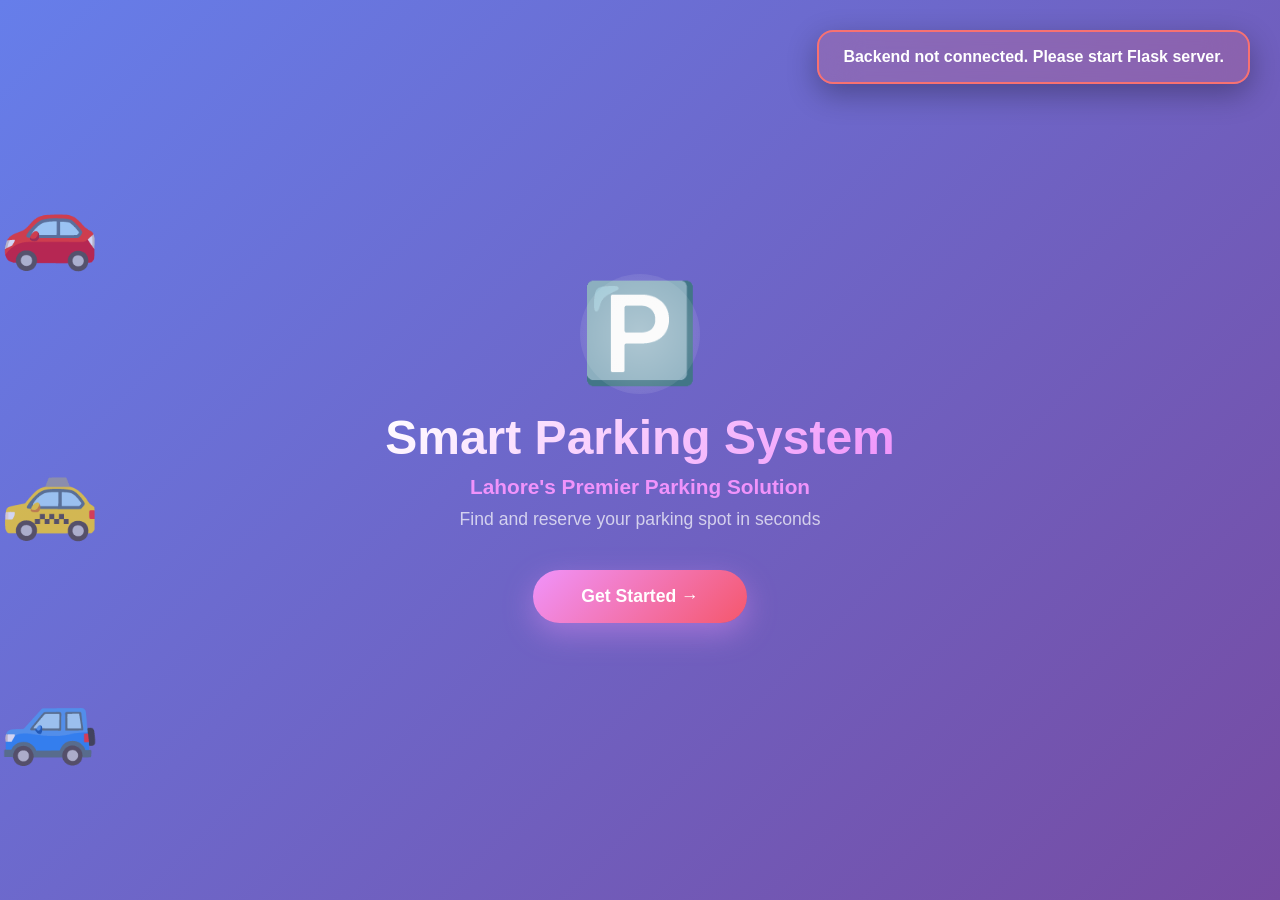
==== commit 029a4f75: "Fixed animation" ====
--- a/frontend/index.html
+++ b/frontend/index.html
@@ -8,11 +8,12 @@
 </head>
 <body>
     <!-- Animated Background -->
-    <div class="animated-bg">
-        <div class="car-animation car1"></div>
-        <div class="car-animation car2"></div>
-        <div class="car-animation car3"></div>
-    </div>
+<div class="animated-bg">
+    <div class="car-animation car1">🚗</div>
+    <div class="car-animation car2">🚕</div>
+    <div class="car-animation car3">🚙</div>
+</div>
+    
 
     <!-- SCREEN 1: Welcome -->
     <div id="screen-welcome" class="screen active">
--- a/frontend/css/style.css
+++ b/frontend/css/style.css
@@ -267,6 +267,7 @@
 .btn-primary:hover {
     transform: translateY(-3px);
     box-shadow: 0 15px 40px rgba(240, 147, 251, 0.6);
+    filter:brightness(1.2);
 }
 
 .btn-secondary {
@@ -335,7 +336,7 @@
 .vehicle-card:hover {
     background: rgba(255, 255, 255, 0.2);
     border-color: rgba(255, 255, 255, 0.4);
-    transform: translateY(-10px) scale(1.05);
+    transform: translateY(-10px) scale(1.1) rotate(2deg);B
     box-shadow: 0 15px 40px rgba(0, 0, 0, 0.2);
 }
 
@@ -782,7 +783,7 @@
     display: flex;
     align-items: center;
     justify-content: center;
-    animation: scaleUp 0.6s ease;
+    animation: scaleUp 0.6s ease, rotate360 1s ease 0.6s;
 }
 
 .checkmark-circle.green {
@@ -809,7 +810,10 @@
 @keyframes drawCheck {
     to { opacity: 1; }
 }
-
+@keyframes rotate360 {
+    from { transform: rotate(0deg); }
+    to { transform: rotate(360deg); }
+}
 .confirmation-title {
     font-size: 2rem;
     font-weight: 700;
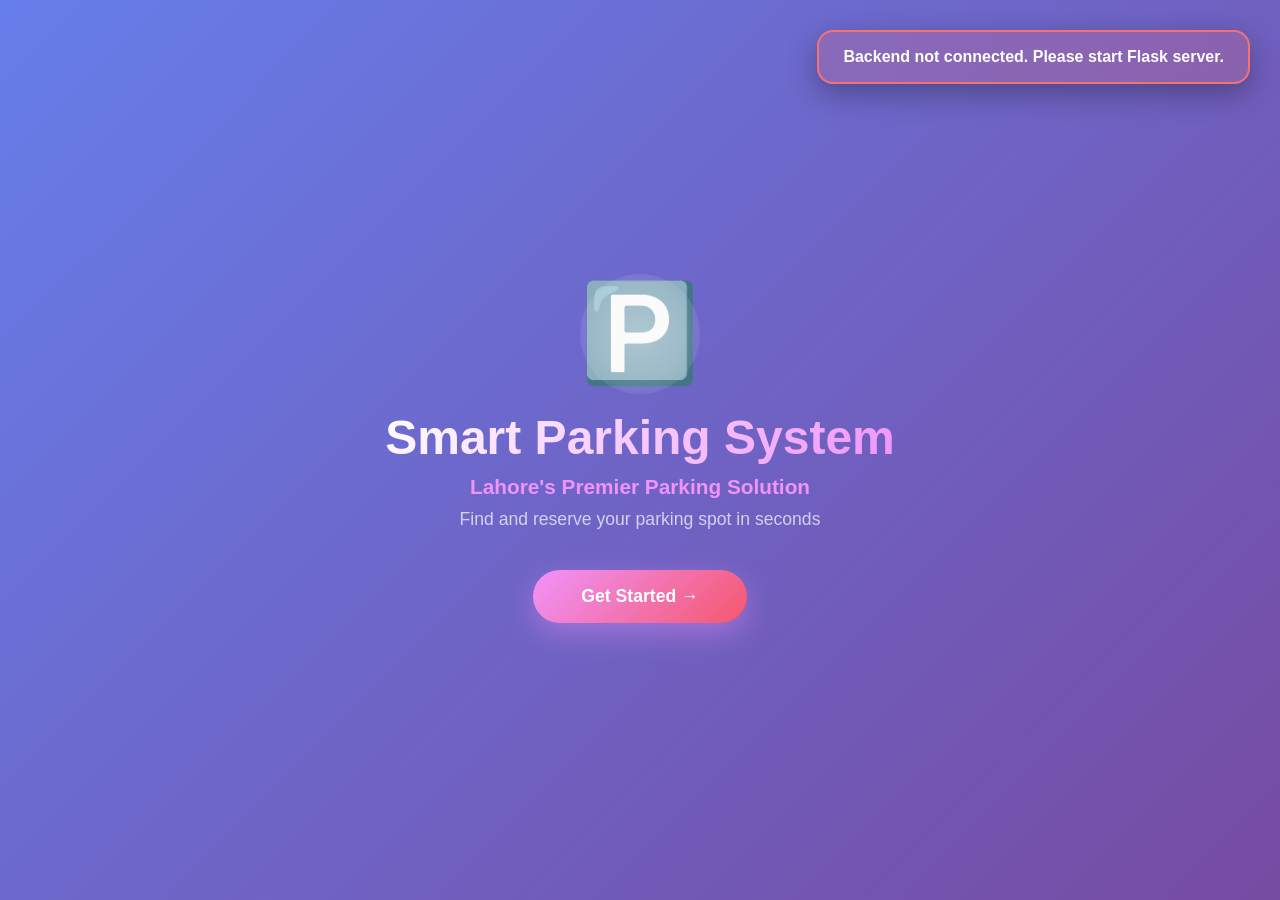
==== commit 9739af4e: "car animation" ====
--- a/frontend/index.html
+++ b/frontend/index.html
@@ -7,11 +7,32 @@
     <link rel="stylesheet" href="css/style.css">
 </head>
 <body>
-    <!-- Animated Background -->
+   <!-- Animated Background -->
 <div class="animated-bg">
-    <div class="car-animation car1">🚗</div>
-    <div class="car-animation car2">🚕</div>
-    <div class="car-animation car3">🚙</div>
+    <div class="car-animation car1">
+        <svg viewBox="0 0 100 40" class="car-svg">
+            <rect x="10" y="15" width="80" height="15" rx="5" fill="currentColor" opacity="0.6"/>
+            <circle cx="30" cy="32" r="5" fill="currentColor" opacity="0.8"/>
+            <circle cx="70" cy="32" r="5" fill="currentColor" opacity="0.8"/>
+            <path d="M 20,15 L 30,5 L 50,5 L 60,15 Z" fill="currentColor" opacity="0.4"/>
+        </svg>
+    </div>
+    <div class="car-animation car2">
+        <svg viewBox="0 0 100 40" class="car-svg">
+            <rect x="10" y="15" width="80" height="15" rx="5" fill="currentColor" opacity="0.6"/>
+            <circle cx="30" cy="32" r="5" fill="currentColor" opacity="0.8"/>
+            <circle cx="70" cy="32" r="5" fill="currentColor" opacity="0.8"/>
+            <path d="M 20,15 L 30,5 L 50,5 L 60,15 Z" fill="currentColor" opacity="0.4"/>
+        </svg>
+    </div>
+    <div class="car-animation car3">
+        <svg viewBox="0 0 100 40" class="car-svg">
+            <rect x="10" y="15" width="80" height="15" rx="5" fill="currentColor" opacity="0.6"/>
+            <circle cx="30" cy="32" r="5" fill="currentColor" opacity="0.8"/>
+            <circle cx="70" cy="32" r="5" fill="currentColor" opacity="0.8"/>
+            <path d="M 20,15 L 30,5 L 50,5 L 60,15 Z" fill="currentColor" opacity="0.4"/>
+        </svg>
+    </div>
 </div>
     
 
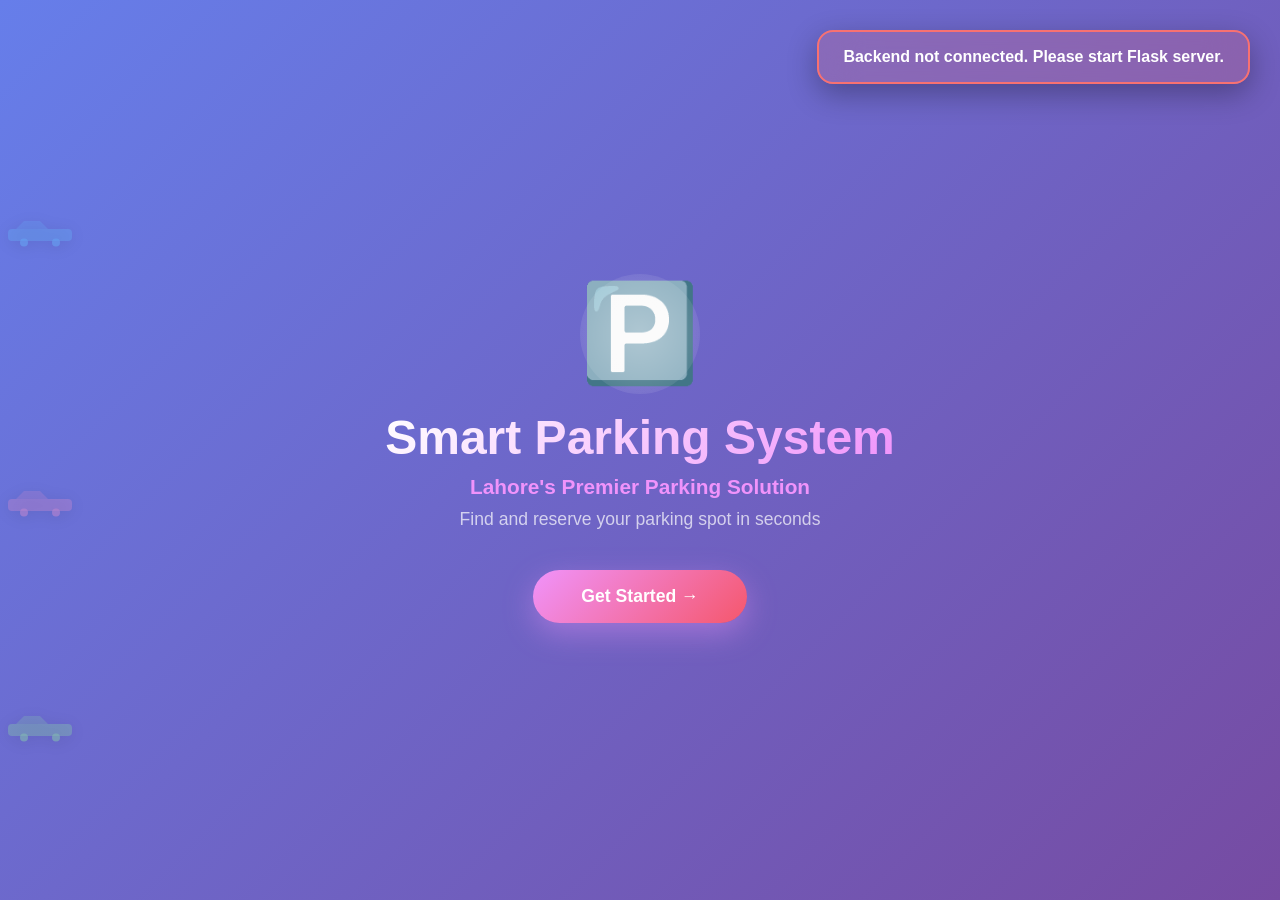
==== commit 5a96574e: "Added Floating license plate" ====
--- a/frontend/index.html
+++ b/frontend/index.html
@@ -97,9 +97,18 @@
             <h2 class="screen-title">Enter Vehicle Details</h2>
             
             <div class="floating-cards">
-                <div class="id-card"></div>
-                <div class="id-card"></div>
-                <div class="id-card"></div>
+                <div class="id-card">
+    <div class="plate">LHE</div>
+    <div class="plate-number">1234</div>
+</div>
+<div class="id-card">
+    <div class="plate">ISB</div>
+    <div class="plate-number">5678</div>
+</div>
+<div class="id-card">
+    <div class="plate">KHI</div>
+    <div class="plate-number">9012</div>
+</div>
             </div>
             
             <div class="form-container">
--- a/frontend/css/style.css
+++ b/frontend/css/style.css
@@ -55,24 +55,35 @@
 
 .car-animation {
     position: absolute;
+    width: 80px;
+    height: 40px;
     font-size: 5rem;
     animation: driveCar 15s linear infinite;
-    opacity: 0.7;
+    opacity: 0.5;
+    color: rgba(255, 255, 255,0.6);
+}
+.car-svg{
+    width: 100%;
+    height: 100%;
+    filter: drop-shadow(0 2px 8px rgba(0, 0, 0, 0.3));
 }
 
 .car1 {
     top: 20%;
     animation-delay: 0s;
+    color: rgba(100, 200, 255, 0.8);
 }
 
 .car2 {
     top: 50%;
     animation-delay: 5s;
+    color: rgba(255, 150, 200, 0.8);
 }
 
 .car3 {
     top: 75%;
     animation-delay: 10s;
+    color: rgba(150, 255, 150, 0.8);
 }
 
 @keyframes driveCar {
@@ -377,13 +388,34 @@
 
 .id-card {
     position: absolute;
-    width: 80px;
-    height: 50px;
-    background: var(--glass-bg);
+    width: 120px;
+    height: 60px;
+    background: linear-gradient(135deg, rgba(255, 255, 255, 0.9), rgba(240, 240, 255, 0.8));
     backdrop-filter: blur(10px);
-    border: 1px solid var(--glass-border);
+    border: 3px solid rgba(50, 50, 150, 0.6);
     border-radius: 8px;
     animation: floatCard 8s ease infinite;
+    display: flex;
+    flex-direction: column;
+    align-items: center;
+    justify-content: center;
+    padding: 8px;
+    box-shadow: 0 4px 15px rgba(0, 0, 0, 0.3);
+}
+   .plate {
+    font-family: 'JetBrains Mono', monospace;
+    font-size: 0.7rem;
+    font-weight: 700;
+    color: #1e3a8a;
+    letter-spacing: 2px;
+}
+
+.plate-number {
+    font-family: 'JetBrains Mono', monospace;
+    font-size: 1.1rem;
+    font-weight: 700;
+    color: #1e40af;
+    letter-spacing: 1px;
 }
 
 .id-card:nth-child(1) {
